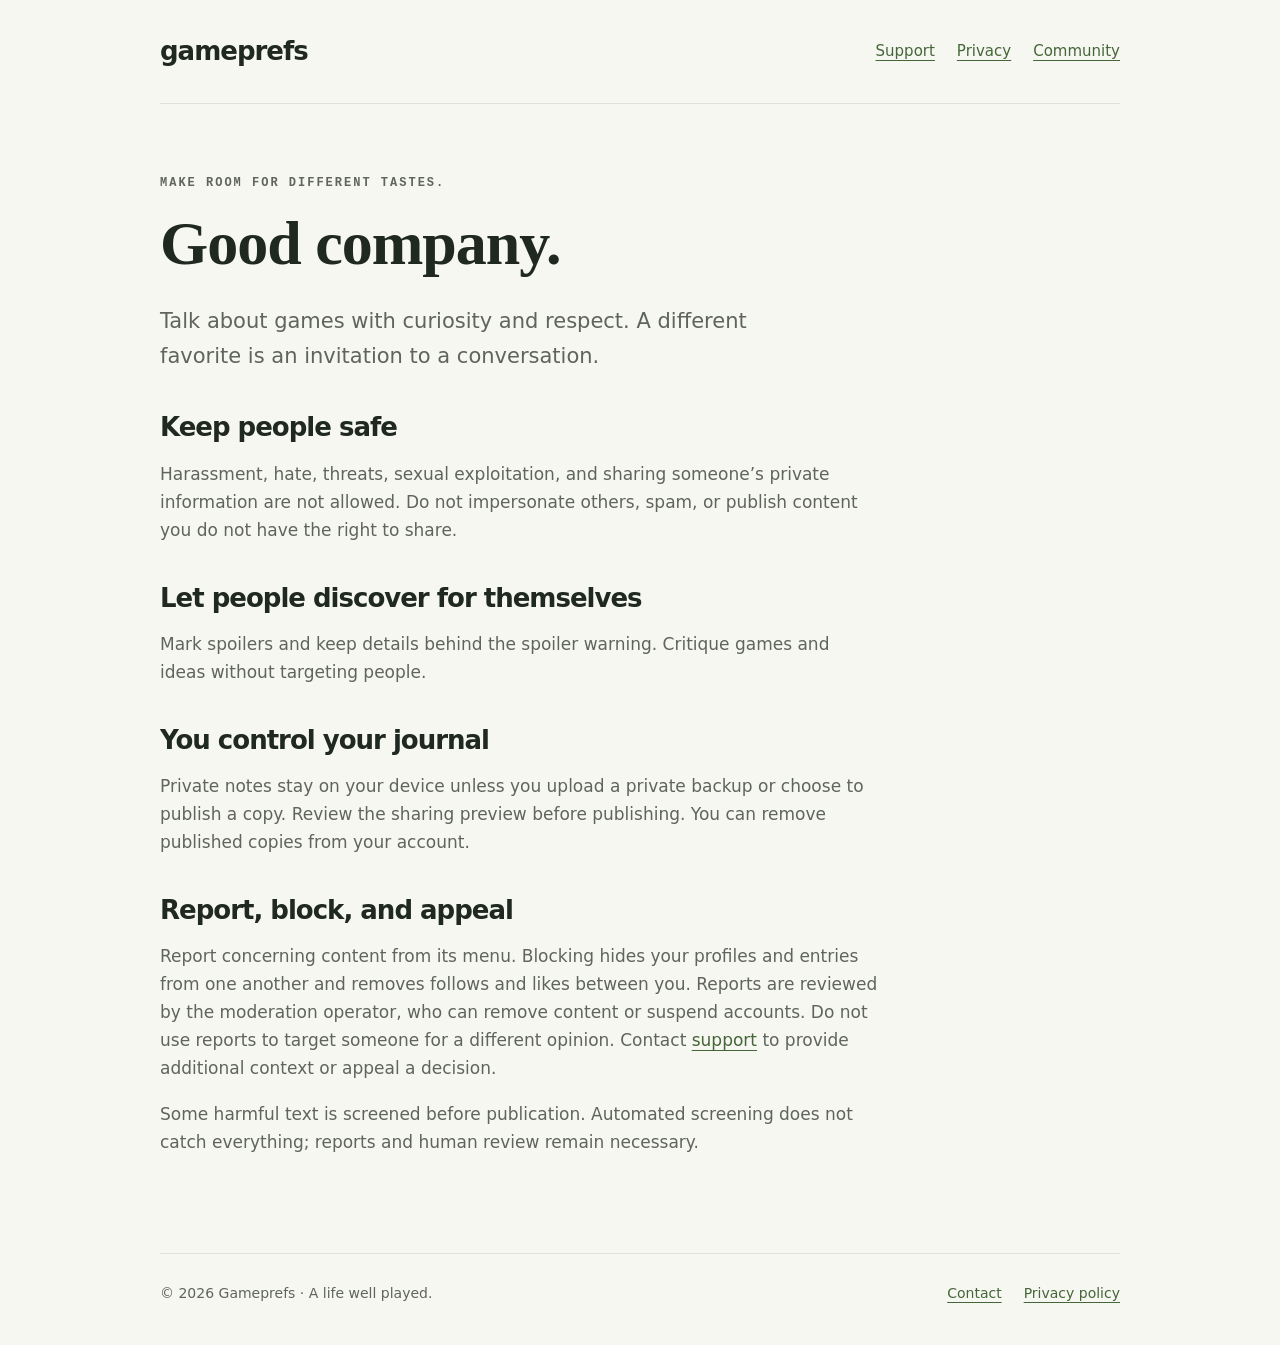
==== community.html @ dfc7f8ad "Publish approved Gameprefs information pages" ====
<!doctype html><html lang="en"><head><meta charset="utf-8"><meta name="viewport" content="width=device-width, initial-scale=1"><meta name="description" content="Gameprefs: a private game journal, personal rankings, and recommendations from friends."><title>Community guidelines — Gameprefs</title><link rel="stylesheet" href="styles.css"></head><body><header><a class="brand" href="index.html">gameprefs</a><nav aria-label="Main"><a href="support.html">Support</a><a href="privacy.html">Privacy</a><a href="community.html">Community</a></nav></header><main><article class="prose"><div class="eyebrow">Make room for different tastes.</div><h1>Good company.</h1><p class="lede">Talk about games with curiosity and respect. A different favorite is an invitation to a conversation.</p><h2>Keep people safe</h2><p>Harassment, hate, threats, sexual exploitation, and sharing someone’s private information are not allowed. Do not impersonate others, spam, or publish content you do not have the right to share.</p><h2>Let people discover for themselves</h2><p>Mark spoilers and keep details behind the spoiler warning. Critique games and ideas without targeting people.</p><h2>You control your journal</h2><p>Private notes stay on your device unless you upload a private backup or choose to publish a copy. Review the sharing preview before publishing. You can remove published copies from your account.</p><h2>Report, block, and appeal</h2><p>Report concerning content from its menu. Blocking hides your profiles and entries from one another and removes follows and likes between you. Reports are reviewed by the moderation operator, who can remove content or suspend accounts. Do not use reports to target someone for a different opinion. Contact <a href="support.html">support</a> to provide additional context or appeal a decision.</p><p>Some harmful text is screened before publication. Automated screening does not catch everything; reports and human review remain necessary.</p></article></main><footer><span>© 2026 Gameprefs · A life well played.</span><nav aria-label="Footer"><a href="support.html">Contact</a><a href="privacy.html">Privacy policy</a></nav></footer></body></html>
---- styles.css ----
:root{color-scheme:light dark;--paper:#f7f7f2;--ink:#202822;--muted:#5f645e;--card:#fff;--line:#dfe3da;--lime:#dbef9d;--accent:#456639}*{box-sizing:border-box}body{margin:0;background:var(--paper);color:var(--ink);font:17px/1.65 system-ui,-apple-system,BlinkMacSystemFont,sans-serif}a{color:var(--accent);text-underline-offset:4px}a:focus-visible,button:focus-visible{outline:3px solid var(--accent);outline-offset:5px}header,main,footer{width:min(960px,100% - 48px);margin:auto}header{display:flex;align-items:center;justify-content:space-between;gap:24px;padding:30px 0;border-bottom:1px solid var(--line)}.brand{font-size:26px;font-weight:750;letter-spacing:-1px;text-decoration:none;color:var(--ink)}nav{display:flex;flex-wrap:wrap;gap:22px;font-size:15px}main{padding:70px 0 80px}h1,h2{line-height:1.12;letter-spacing:-1px}h1{font:650 clamp(44px,7vw,78px)/1.05 Georgia,serif;max-width:750px;margin:18px 0 28px}h2{font-size:26px;margin:40px 0 14px}.eyebrow{font:600 12px/1.6 ui-monospace,monospace;text-transform:uppercase;letter-spacing:2px;color:var(--muted)}.lede{font-size:21px;color:var(--muted);max-width:640px}.pill{display:inline-block;background:var(--lime);color:#202822;border-radius:99px;padding:10px 18px;font-size:14px;font-weight:650}.grid{display:grid;grid-template-columns:repeat(3,1fr);gap:18px;margin-top:56px}.card{background:var(--card);border:1px solid var(--line);border-radius:24px;padding:26px}.card h2{font:600 27px Georgia,serif;margin:0 0 12px}.card p{font-size:16px;color:var(--muted);margin:0}.prose{max-width:720px}.prose h1{font-size:clamp(42px,6vw,62px)}.prose p,.prose li{color:var(--muted)}.prose strong{color:var(--ink)}.contact{margin-top:36px;padding:26px;border-radius:22px;background:var(--lime);color:#202822}.contact p,.contact a{color:#202822}.contact h2{margin:0 0 10px}.note{border-left:3px solid var(--accent);padding-left:18px}footer{display:flex;justify-content:space-between;flex-wrap:wrap;gap:20px;border-top:1px solid var(--line);padding:28px 0 40px;font-size:14px;color:var(--muted)}footer nav{font-size:14px}@media(max-width:650px){header{align-items:flex-start;flex-direction:column;gap:16px}main{padding-top:44px}.grid{grid-template-columns:1fr}nav{gap:16px}}@media(prefers-color-scheme:dark){:root{--paper:#101711;--ink:#f1f2ea;--muted:#b5b9b3;--card:#1c261e;--line:#344336;--accent:#c4e099}}
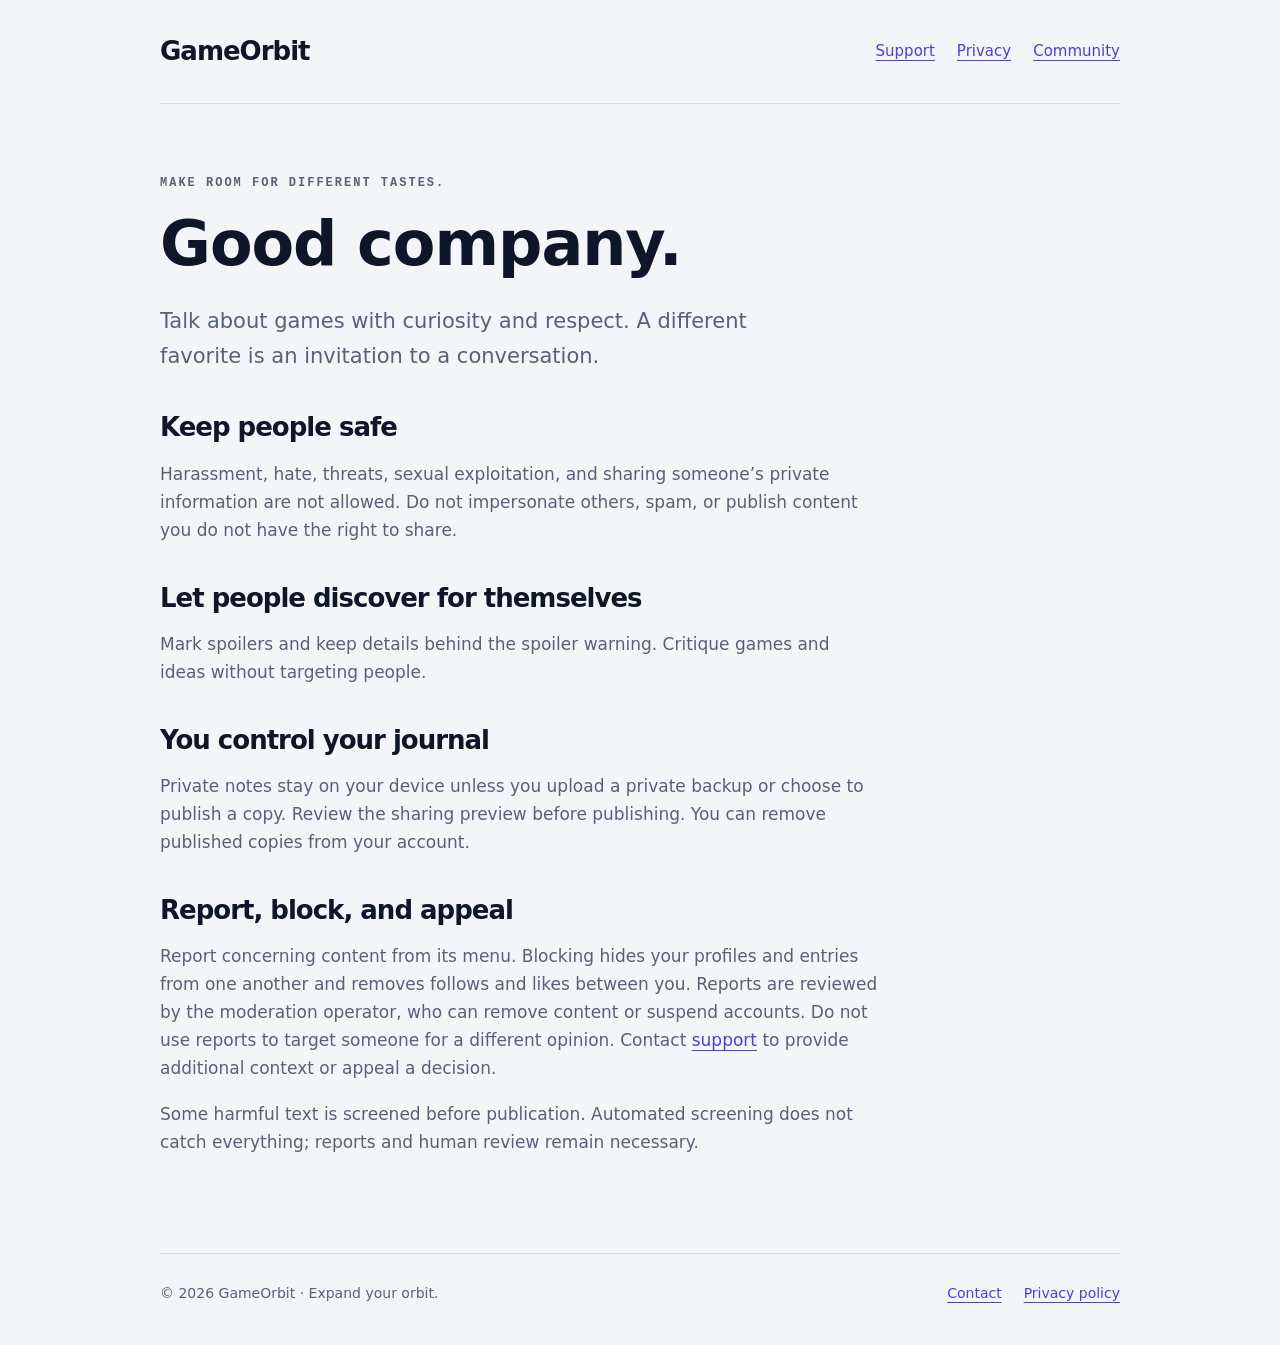
==== commit e9f70d90: "Publish GameOrbit branding" ====
--- a/community.html
+++ b/community.html
@@ -1 +1 @@
-<!doctype html><html lang="en"><head><meta charset="utf-8"><meta name="viewport" content="width=device-width, initial-scale=1"><meta name="description" content="Gameprefs: a private game journal, personal rankings, and recommendations from friends."><title>Community guidelines — Gameprefs</title><link rel="stylesheet" href="styles.css"></head><body><header><a class="brand" href="index.html">gameprefs</a><nav aria-label="Main"><a href="support.html">Support</a><a href="privacy.html">Privacy</a><a href="community.html">Community</a></nav></header><main><article class="prose"><div class="eyebrow">Make room for different tastes.</div><h1>Good company.</h1><p class="lede">Talk about games with curiosity and respect. A different favorite is an invitation to a conversation.</p><h2>Keep people safe</h2><p>Harassment, hate, threats, sexual exploitation, and sharing someone’s private information are not allowed. Do not impersonate others, spam, or publish content you do not have the right to share.</p><h2>Let people discover for themselves</h2><p>Mark spoilers and keep details behind the spoiler warning. Critique games and ideas without targeting people.</p><h2>You control your journal</h2><p>Private notes stay on your device unless you upload a private backup or choose to publish a copy. Review the sharing preview before publishing. You can remove published copies from your account.</p><h2>Report, block, and appeal</h2><p>Report concerning content from its menu. Blocking hides your profiles and entries from one another and removes follows and likes between you. Reports are reviewed by the moderation operator, who can remove content or suspend accounts. Do not use reports to target someone for a different opinion. Contact <a href="support.html">support</a> to provide additional context or appeal a decision.</p><p>Some harmful text is screened before publication. Automated screening does not catch everything; reports and human review remain necessary.</p></article></main><footer><span>© 2026 Gameprefs · A life well played.</span><nav aria-label="Footer"><a href="support.html">Contact</a><a href="privacy.html">Privacy policy</a></nav></footer></body></html>
+<!doctype html><html lang="en"><head><meta charset="utf-8"><meta name="viewport" content="width=device-width, initial-scale=1"><meta name="description" content="GameOrbit: a private game journal, personal rankings, and recommendations from friends."><title>Community guidelines — GameOrbit</title><link rel="stylesheet" href="styles.css"></head><body><header><a class="brand" href="index.html">GameOrbit</a><nav aria-label="Main"><a href="support.html">Support</a><a href="privacy.html">Privacy</a><a href="community.html">Community</a></nav></header><main><article class="prose"><div class="eyebrow">Make room for different tastes.</div><h1>Good company.</h1><p class="lede">Talk about games with curiosity and respect. A different favorite is an invitation to a conversation.</p><h2>Keep people safe</h2><p>Harassment, hate, threats, sexual exploitation, and sharing someone’s private information are not allowed. Do not impersonate others, spam, or publish content you do not have the right to share.</p><h2>Let people discover for themselves</h2><p>Mark spoilers and keep details behind the spoiler warning. Critique games and ideas without targeting people.</p><h2>You control your journal</h2><p>Private notes stay on your device unless you upload a private backup or choose to publish a copy. Review the sharing preview before publishing. You can remove published copies from your account.</p><h2>Report, block, and appeal</h2><p>Report concerning content from its menu. Blocking hides your profiles and entries from one another and removes follows and likes between you. Reports are reviewed by the moderation operator, who can remove content or suspend accounts. Do not use reports to target someone for a different opinion. Contact <a href="support.html">support</a> to provide additional context or appeal a decision.</p><p>Some harmful text is screened before publication. Automated screening does not catch everything; reports and human review remain necessary.</p></article></main><footer><span>© 2026 GameOrbit · Expand your orbit.</span><nav aria-label="Footer"><a href="support.html">Contact</a><a href="privacy.html">Privacy policy</a></nav></footer></body></html>
--- a/styles.css
+++ b/styles.css
@@ -1 +1 @@
-:root{color-scheme:light dark;--paper:#f7f7f2;--ink:#202822;--muted:#5f645e;--card:#fff;--line:#dfe3da;--lime:#dbef9d;--accent:#456639}*{box-sizing:border-box}body{margin:0;background:var(--paper);color:var(--ink);font:17px/1.65 system-ui,-apple-system,BlinkMacSystemFont,sans-serif}a{color:var(--accent);text-underline-offset:4px}a:focus-visible,button:focus-visible{outline:3px solid var(--accent);outline-offset:5px}header,main,footer{width:min(960px,100% - 48px);margin:auto}header{display:flex;align-items:center;justify-content:space-between;gap:24px;padding:30px 0;border-bottom:1px solid var(--line)}.brand{font-size:26px;font-weight:750;letter-spacing:-1px;text-decoration:none;color:var(--ink)}nav{display:flex;flex-wrap:wrap;gap:22px;font-size:15px}main{padding:70px 0 80px}h1,h2{line-height:1.12;letter-spacing:-1px}h1{font:650 clamp(44px,7vw,78px)/1.05 Georgia,serif;max-width:750px;margin:18px 0 28px}h2{font-size:26px;margin:40px 0 14px}.eyebrow{font:600 12px/1.6 ui-monospace,monospace;text-transform:uppercase;letter-spacing:2px;color:var(--muted)}.lede{font-size:21px;color:var(--muted);max-width:640px}.pill{display:inline-block;background:var(--lime);color:#202822;border-radius:99px;padding:10px 18px;font-size:14px;font-weight:650}.grid{display:grid;grid-template-columns:repeat(3,1fr);gap:18px;margin-top:56px}.card{background:var(--card);border:1px solid var(--line);border-radius:24px;padding:26px}.card h2{font:600 27px Georgia,serif;margin:0 0 12px}.card p{font-size:16px;color:var(--muted);margin:0}.prose{max-width:720px}.prose h1{font-size:clamp(42px,6vw,62px)}.prose p,.prose li{color:var(--muted)}.prose strong{color:var(--ink)}.contact{margin-top:36px;padding:26px;border-radius:22px;background:var(--lime);color:#202822}.contact p,.contact a{color:#202822}.contact h2{margin:0 0 10px}.note{border-left:3px solid var(--accent);padding-left:18px}footer{display:flex;justify-content:space-between;flex-wrap:wrap;gap:20px;border-top:1px solid var(--line);padding:28px 0 40px;font-size:14px;color:var(--muted)}footer nav{font-size:14px}@media(max-width:650px){header{align-items:flex-start;flex-direction:column;gap:16px}main{padding-top:44px}.grid{grid-template-columns:1fr}nav{gap:16px}}@media(prefers-color-scheme:dark){:root{--paper:#101711;--ink:#f1f2ea;--muted:#b5b9b3;--card:#1c261e;--line:#344336;--accent:#c4e099}}
+:root{color-scheme:light dark;--paper:#f4f5f8;--ink:#10162a;--muted:#586178;--card:#fff;--line:#d6dbe6;--lime:#e6e4fb;--accent:#4b40d0}*{box-sizing:border-box}body{margin:0;background:var(--paper);color:var(--ink);font:17px/1.65 system-ui,-apple-system,BlinkMacSystemFont,sans-serif}a{color:var(--accent);text-underline-offset:4px}a:focus-visible,button:focus-visible{outline:3px solid var(--accent);outline-offset:5px}header,main,footer{width:min(960px,100% - 48px);margin:auto}header{display:flex;align-items:center;justify-content:space-between;gap:24px;padding:30px 0;border-bottom:1px solid var(--line)}.brand{font-size:26px;font-weight:750;letter-spacing:-1px;text-decoration:none;color:var(--ink)}nav{display:flex;flex-wrap:wrap;gap:22px;font-size:15px}main{padding:70px 0 80px}h1,h2{line-height:1.12;letter-spacing:-1px}h1{font:650 clamp(44px,7vw,78px)/1.05 system-ui,-apple-system,sans-serif;max-width:750px;margin:18px 0 28px}h2{font-size:26px;margin:40px 0 14px}.eyebrow{font:600 12px/1.6 ui-monospace,monospace;text-transform:uppercase;letter-spacing:2px;color:var(--muted)}.lede{font-size:21px;color:var(--muted);max-width:640px}.pill{display:inline-block;background:var(--lime);color:#10162a;border-radius:99px;padding:10px 18px;font-size:14px;font-weight:650}.grid{display:grid;grid-template-columns:repeat(3,1fr);gap:18px;margin-top:56px}.card{background:var(--card);border:1px solid var(--line);border-radius:24px;padding:26px}.card h2{font:600 27px system-ui,-apple-system,sans-serif;margin:0 0 12px}.card p{font-size:16px;color:var(--muted);margin:0}.prose{max-width:720px}.prose h1{font-size:clamp(42px,6vw,62px)}.prose p,.prose li{color:var(--muted)}.prose strong{color:var(--ink)}.contact{margin-top:36px;padding:26px;border-radius:22px;background:var(--lime);color:#10162a}.contact p,.contact a{color:#10162a}.contact h2{margin:0 0 10px}.note{border-left:3px solid var(--accent);padding-left:18px}footer{display:flex;justify-content:space-between;flex-wrap:wrap;gap:20px;border-top:1px solid var(--line);padding:28px 0 40px;font-size:14px;color:var(--muted)}footer nav{font-size:14px}@media(max-width:650px){header{align-items:flex-start;flex-direction:column;gap:16px}main{padding-top:44px}.grid{grid-template-columns:1fr}nav{gap:16px}}@media(prefers-color-scheme:dark){:root{--paper:#0a0f1e;--ink:#eef1f8;--muted:#a2aac0;--card:#141a2d;--line:#2a3350;--accent:#a39cff}}
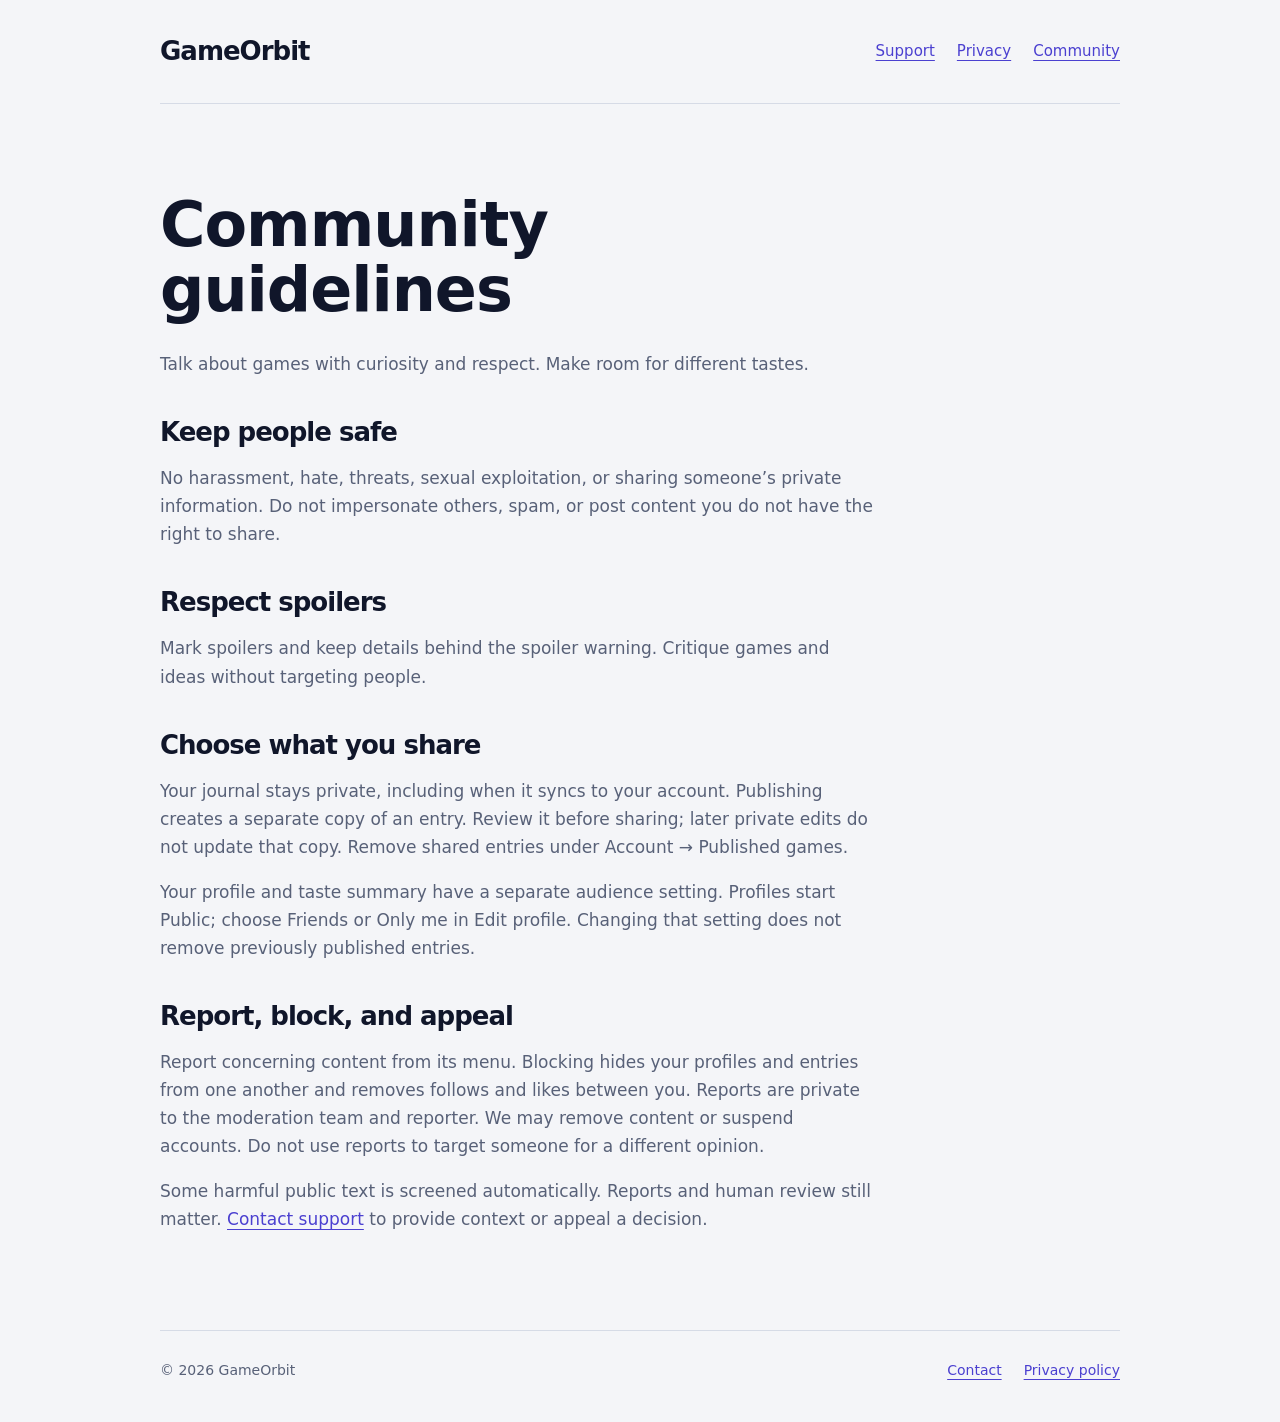
==== commit 1806b39c: "Align GameOrbit messaging and current privacy disclosures" ====
--- a/community.html
+++ b/community.html
@@ -1 +1,36 @@
-<!doctype html><html lang="en"><head><meta charset="utf-8"><meta name="viewport" content="width=device-width, initial-scale=1"><meta name="description" content="GameOrbit: a private game journal, personal rankings, and recommendations from friends."><title>Community guidelines — GameOrbit</title><link rel="stylesheet" href="styles.css"></head><body><header><a class="brand" href="index.html">GameOrbit</a><nav aria-label="Main"><a href="support.html">Support</a><a href="privacy.html">Privacy</a><a href="community.html">Community</a></nav></header><main><article class="prose"><div class="eyebrow">Make room for different tastes.</div><h1>Good company.</h1><p class="lede">Talk about games with curiosity and respect. A different favorite is an invitation to a conversation.</p><h2>Keep people safe</h2><p>Harassment, hate, threats, sexual exploitation, and sharing someone’s private information are not allowed. Do not impersonate others, spam, or publish content you do not have the right to share.</p><h2>Let people discover for themselves</h2><p>Mark spoilers and keep details behind the spoiler warning. Critique games and ideas without targeting people.</p><h2>You control your journal</h2><p>Private notes stay on your device unless you upload a private backup or choose to publish a copy. Review the sharing preview before publishing. You can remove published copies from your account.</p><h2>Report, block, and appeal</h2><p>Report concerning content from its menu. Blocking hides your profiles and entries from one another and removes follows and likes between you. Reports are reviewed by the moderation operator, who can remove content or suspend accounts. Do not use reports to target someone for a different opinion. Contact <a href="support.html">support</a> to provide additional context or appeal a decision.</p><p>Some harmful text is screened before publication. Automated screening does not catch everything; reports and human review remain necessary.</p></article></main><footer><span>© 2026 GameOrbit · Expand your orbit.</span><nav aria-label="Footer"><a href="support.html">Contact</a><a href="privacy.html">Privacy policy</a></nav></footer></body></html>
+<!doctype html>
+<html lang="en">
+<head>
+<meta charset="utf-8">
+<meta name="viewport" content="width=device-width, initial-scale=1">
+<meta name="description" content="A few simple rules for sharing games and treating other players with respect.">
+<title>Community guidelines — GameOrbit</title>
+<link rel="canonical" href="https://kcarter787.github.io/GameOrbit-site/community.html">
+<meta property="og:type" content="website">
+<meta property="og:title" content="Community guidelines — GameOrbit">
+<meta property="og:description" content="A few simple rules for sharing games and treating other players with respect.">
+<meta property="og:url" content="https://kcarter787.github.io/GameOrbit-site/community.html">
+<meta name="twitter:card" content="summary">
+<link rel="stylesheet" href="styles.css">
+</head>
+<body>
+<header><a class="brand" href="index.html">GameOrbit</a><nav aria-label="Main"><a href="support.html">Support</a><a href="privacy.html">Privacy</a><a href="community.html">Community</a></nav></header>
+<main>
+<article class="prose">
+<h1>Community guidelines</h1>
+<p>Talk about games with curiosity and respect. Make room for different tastes.</p>
+<h2>Keep people safe</h2>
+<p>No harassment, hate, threats, sexual exploitation, or sharing someone’s private information. Do not impersonate others, spam, or post content you do not have the right to share.</p>
+<h2>Respect spoilers</h2>
+<p>Mark spoilers and keep details behind the spoiler warning. Critique games and ideas without targeting people.</p>
+<h2>Choose what you share</h2>
+<p>Your journal stays private, including when it syncs to your account. Publishing creates a separate copy of an entry. Review it before sharing; later private edits do not update that copy. Remove shared entries under Account → Published games.</p>
+<p>Your profile and taste summary have a separate audience setting. Profiles start Public; choose Friends or Only me in Edit profile. Changing that setting does not remove previously published entries.</p>
+<h2>Report, block, and appeal</h2>
+<p>Report concerning content from its menu. Blocking hides your profiles and entries from one another and removes follows and likes between you. Reports are private to the moderation team and reporter. We may remove content or suspend accounts. Do not use reports to target someone for a different opinion.</p>
+<p>Some harmful public text is screened automatically. Reports and human review still matter. <a href="support.html">Contact support</a> to provide context or appeal a decision.</p>
+</article>
+</main>
+<footer><span>© 2026 GameOrbit</span><nav aria-label="Footer"><a href="support.html">Contact</a><a href="privacy.html">Privacy policy</a></nav></footer>
+</body>
+</html>
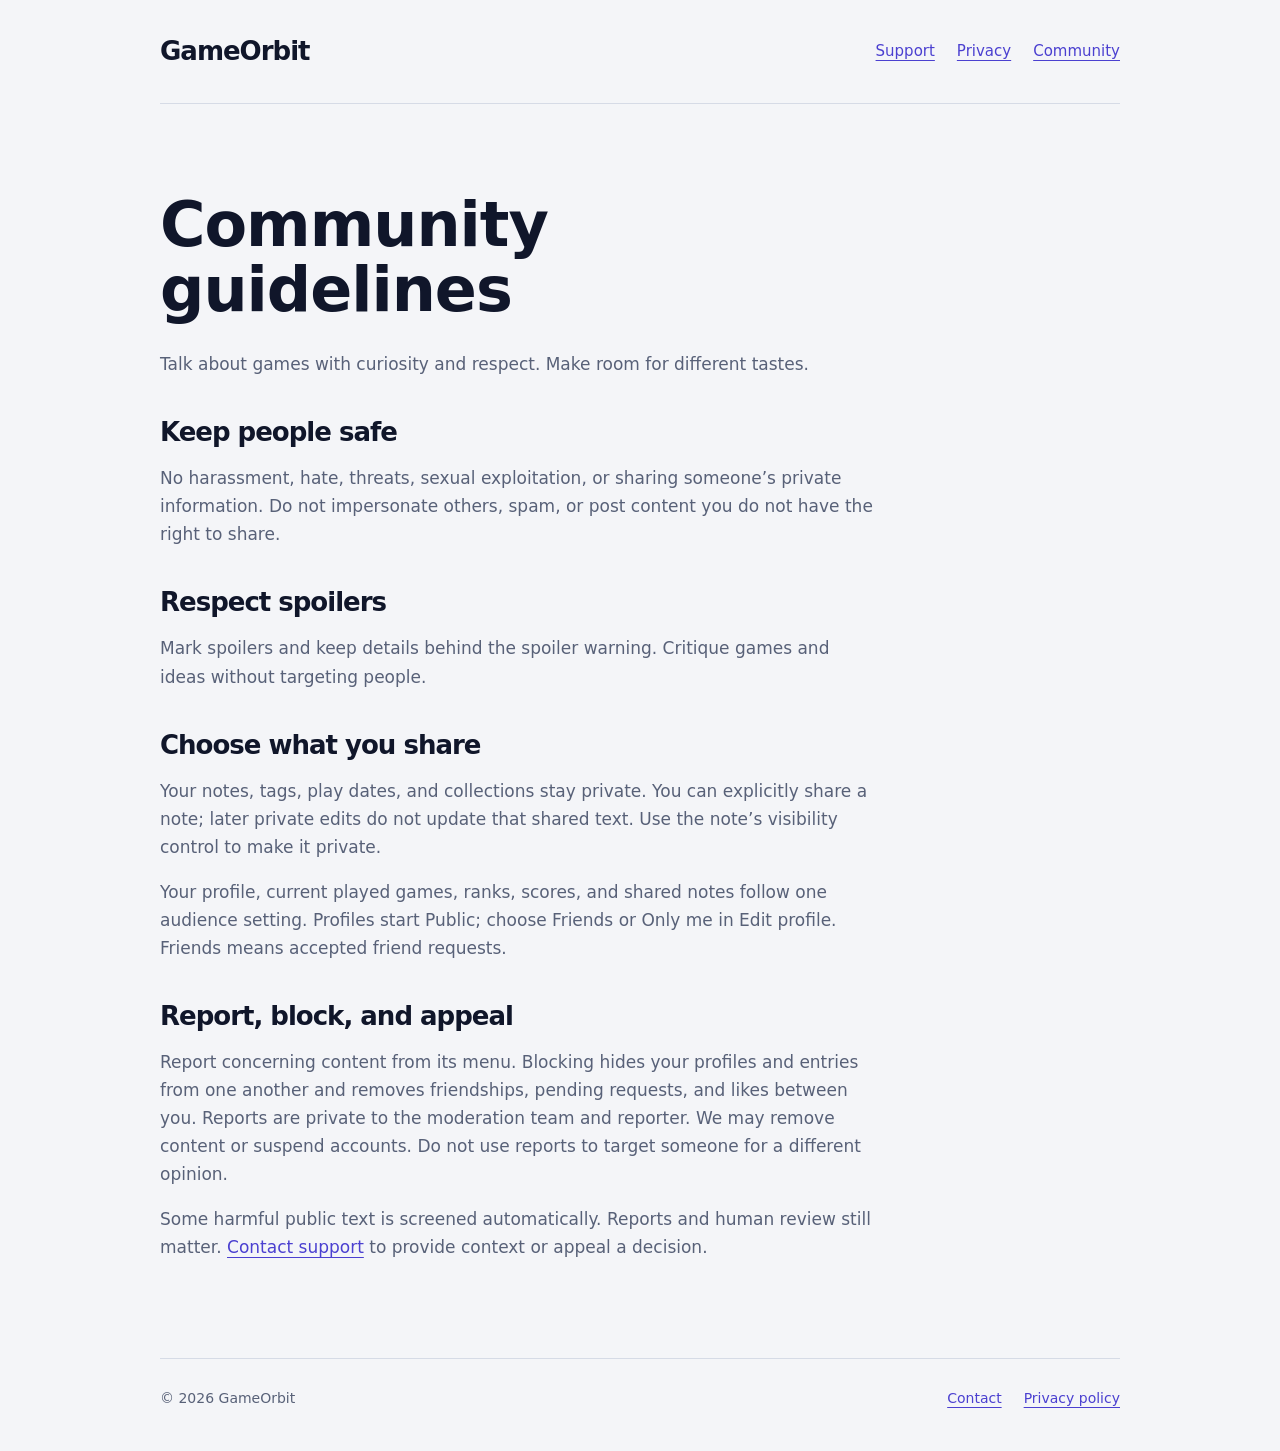
==== commit 54642ca3: "Align account help and privacy with required sign-in and mutual friends" ====
--- a/community.html
+++ b/community.html
@@ -24,10 +24,10 @@
 <h2>Respect spoilers</h2>
 <p>Mark spoilers and keep details behind the spoiler warning. Critique games and ideas without targeting people.</p>
 <h2>Choose what you share</h2>
-<p>Your journal stays private, including when it syncs to your account. Publishing creates a separate copy of an entry. Review it before sharing; later private edits do not update that copy. Remove shared entries under Account → Published games.</p>
-<p>Your profile and taste summary have a separate audience setting. Profiles start Public; choose Friends or Only me in Edit profile. Changing that setting does not remove previously published entries.</p>
+<p>Your notes, tags, play dates, and collections stay private. You can explicitly share a note; later private edits do not update that shared text. Use the note’s visibility control to make it private.</p>
+<p>Your profile, current played games, ranks, scores, and shared notes follow one audience setting. Profiles start Public; choose Friends or Only me in Edit profile. Friends means accepted friend requests.</p>
 <h2>Report, block, and appeal</h2>
-<p>Report concerning content from its menu. Blocking hides your profiles and entries from one another and removes follows and likes between you. Reports are private to the moderation team and reporter. We may remove content or suspend accounts. Do not use reports to target someone for a different opinion.</p>
+<p>Report concerning content from its menu. Blocking hides your profiles and entries from one another and removes friendships, pending requests, and likes between you. Reports are private to the moderation team and reporter. We may remove content or suspend accounts. Do not use reports to target someone for a different opinion.</p>
 <p>Some harmful public text is screened automatically. Reports and human review still matter. <a href="support.html">Contact support</a> to provide context or appeal a decision.</p>
 </article>
 </main>
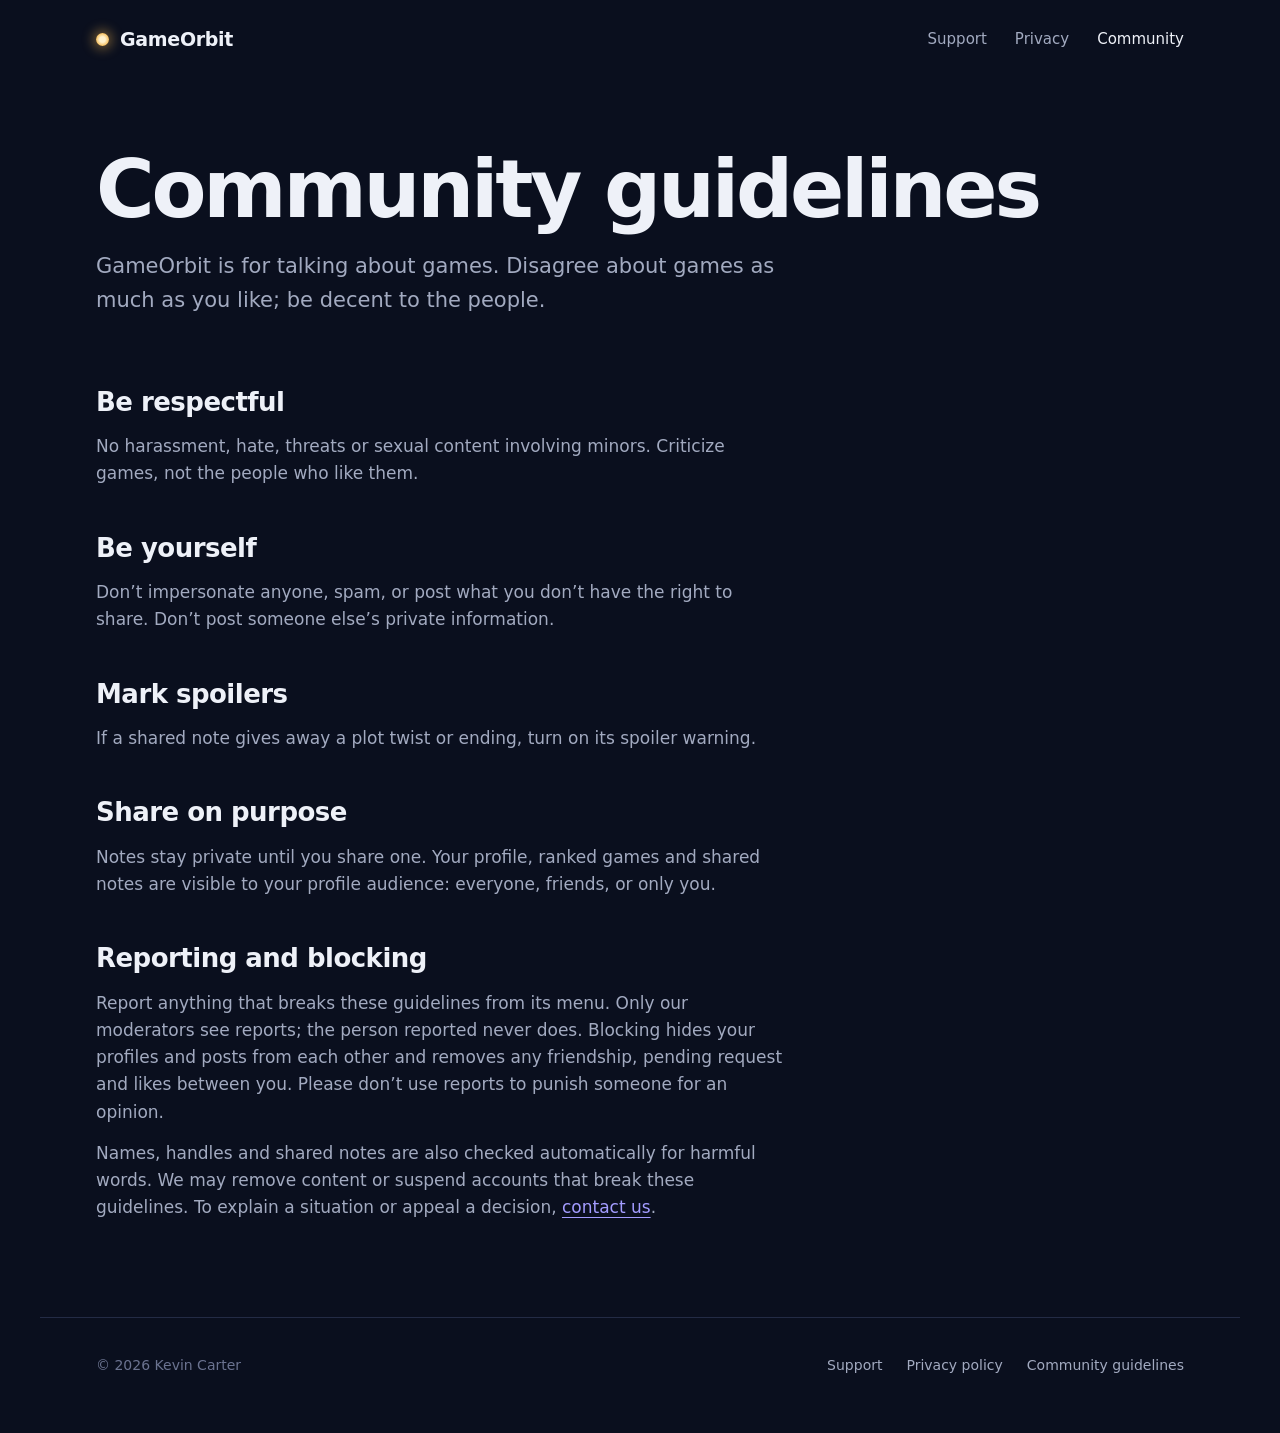
==== commit 7d5d0ace: "Rewrite GameOrbit site copy and design, and link the TestFlight beta New home page with an orbit her" ====
--- a/community.html
+++ b/community.html
@@ -3,34 +3,44 @@
 <head>
 <meta charset="utf-8">
 <meta name="viewport" content="width=device-width, initial-scale=1">
-<meta name="description" content="A few simple rules for sharing games and treating other players with respect.">
+<meta name="color-scheme" content="dark">
+<meta name="theme-color" content="#0a0f1e">
+<meta name="description" content="How to share games on GameOrbit and treat other players well.">
 <title>Community guidelines — GameOrbit</title>
 <link rel="canonical" href="https://kcarter787.github.io/GameOrbit-site/community.html">
 <meta property="og:type" content="website">
 <meta property="og:title" content="Community guidelines — GameOrbit">
-<meta property="og:description" content="A few simple rules for sharing games and treating other players with respect.">
+<meta property="og:description" content="How to share games on GameOrbit and treat other players well.">
 <meta property="og:url" content="https://kcarter787.github.io/GameOrbit-site/community.html">
 <meta name="twitter:card" content="summary">
 <link rel="stylesheet" href="styles.css">
 </head>
 <body>
-<header><a class="brand" href="index.html">GameOrbit</a><nav aria-label="Main"><a href="support.html">Support</a><a href="privacy.html">Privacy</a><a href="community.html">Community</a></nav></header>
-<main>
-<article class="prose">
+<a class="skip" href="#main">Skip to content</a>
+<header class="bar"><a class="brand" href="index.html">GameOrbit</a><nav aria-label="Main"><a href="support.html">Support</a><a href="privacy.html">Privacy</a><a href="community.html" aria-current="page">Community</a></nav></header>
+<main id="main" class="page">
+<div class="page-head">
 <h1>Community guidelines</h1>
-<p>Talk about games with curiosity and respect. Make room for different tastes.</p>
-<h2>Keep people safe</h2>
-<p>No harassment, hate, threats, sexual exploitation, or sharing someone’s private information. Do not impersonate others, spam, or post content you do not have the right to share.</p>
-<h2>Respect spoilers</h2>
-<p>Mark spoilers and keep details behind the spoiler warning. Critique games and ideas without targeting people.</p>
-<h2>Choose what you share</h2>
-<p>Your notes, tags, play dates, and collections stay private. You can explicitly share a note; later private edits do not update that shared text. Use the note’s visibility control to make it private.</p>
-<p>Your profile, current played games, ranks, scores, and shared notes follow one audience setting. Profiles start Public; choose Friends or Only me in Edit profile. Friends means accepted friend requests.</p>
-<h2>Report, block, and appeal</h2>
-<p>Report concerning content from its menu. Blocking hides your profiles and entries from one another and removes friendships, pending requests, and likes between you. Reports are private to the moderation team and reporter. We may remove content or suspend accounts. Do not use reports to target someone for a different opinion.</p>
-<p>Some harmful public text is screened automatically. Reports and human review still matter. <a href="support.html">Contact support</a> to provide context or appeal a decision.</p>
+<p class="lede">GameOrbit is for talking about games. Disagree about games as much as you like; be decent to the people.</p>
+</div>
+<article class="prose spaced">
+<h2>Be respectful</h2>
+<p>No harassment, hate, threats or sexual content involving minors. Criticize games, not the people who like them.</p>
+
+<h2>Be yourself</h2>
+<p>Don’t impersonate anyone, spam, or post what you don’t have the right to share. Don’t post someone else’s private information.</p>
+
+<h2>Mark spoilers</h2>
+<p>If a shared note gives away a plot twist or ending, turn on its spoiler warning.</p>
+
+<h2>Share on purpose</h2>
+<p>Notes stay private until you share one. Your profile, ranked games and shared notes are visible to your profile audience: everyone, friends, or only you.</p>
+
+<h2>Reporting and blocking</h2>
+<p>Report anything that breaks these guidelines from its menu. Only our moderators see reports; the person reported never does. Blocking hides your profiles and posts from each other and removes any friendship, pending request and likes between you. Please don’t use reports to punish someone for an opinion.</p>
+<p>Names, handles and shared notes are also checked automatically for harmful words. We may remove content or suspend accounts that break these guidelines. To explain a situation or appeal a decision, <a href="support.html#contact">contact us</a>.</p>
 </article>
 </main>
-<footer><span>© 2026 GameOrbit</span><nav aria-label="Footer"><a href="support.html">Contact</a><a href="privacy.html">Privacy policy</a></nav></footer>
+<footer><span>© 2026 Kevin Carter</span><nav aria-label="Footer"><a href="support.html">Support</a><a href="privacy.html">Privacy policy</a><a href="community.html">Community guidelines</a></nav></footer>
 </body>
 </html>
--- a/styles.css
+++ b/styles.css
@@ -1 +1,125 @@
-:root{color-scheme:light dark;--paper:#f4f5f8;--ink:#10162a;--muted:#586178;--card:#fff;--line:#d6dbe6;--lime:#e6e4fb;--accent:#4b40d0}*{box-sizing:border-box}body{margin:0;background:var(--paper);color:var(--ink);font:17px/1.65 system-ui,-apple-system,BlinkMacSystemFont,sans-serif}a{color:var(--accent);text-underline-offset:4px}a:focus-visible,button:focus-visible{outline:3px solid var(--accent);outline-offset:5px}header,main,footer{width:min(960px,100% - 48px);margin:auto}header{display:flex;align-items:center;justify-content:space-between;gap:24px;padding:30px 0;border-bottom:1px solid var(--line)}.brand{font-size:26px;font-weight:750;letter-spacing:-1px;text-decoration:none;color:var(--ink)}nav{display:flex;flex-wrap:wrap;gap:22px;font-size:15px}main{padding:70px 0 80px}h1,h2{line-height:1.12;letter-spacing:-1px}h1{font:650 clamp(44px,7vw,78px)/1.05 system-ui,-apple-system,sans-serif;max-width:750px;margin:18px 0 28px}h2{font-size:26px;margin:40px 0 14px}.eyebrow{font:600 12px/1.6 ui-monospace,monospace;text-transform:uppercase;letter-spacing:2px;color:var(--muted)}.lede{font-size:21px;color:var(--muted);max-width:640px}.pill{display:inline-block;background:var(--lime);color:#10162a;border-radius:99px;padding:10px 18px;font-size:14px;font-weight:650}.grid{display:grid;grid-template-columns:repeat(3,1fr);gap:18px;margin-top:56px}.card{background:var(--card);border:1px solid var(--line);border-radius:24px;padding:26px}.card h2{font:600 27px system-ui,-apple-system,sans-serif;margin:0 0 12px}.card p{font-size:16px;color:var(--muted);margin:0}.prose{max-width:720px}.prose h1{font-size:clamp(42px,6vw,62px)}.prose p,.prose li{color:var(--muted)}.prose strong{color:var(--ink)}.contact{margin-top:36px;padding:26px;border-radius:22px;background:var(--lime);color:#10162a}.contact p,.contact a{color:#10162a}.contact h2{margin:0 0 10px}.note{border-left:3px solid var(--accent);padding-left:18px}footer{display:flex;justify-content:space-between;flex-wrap:wrap;gap:20px;border-top:1px solid var(--line);padding:28px 0 40px;font-size:14px;color:var(--muted)}footer nav{font-size:14px}@media(max-width:650px){header{align-items:flex-start;flex-direction:column;gap:16px}main{padding-top:44px}.grid{grid-template-columns:1fr}nav{gap:16px}}@media(prefers-color-scheme:dark){:root{--paper:#0a0f1e;--ink:#eef1f8;--muted:#a2aac0;--card:#141a2d;--line:#2a3350;--accent:#a39cff}}
+/* GameOrbit site. Brand colors from the app's asset catalog: Space, SpaceText, SpaceSecondary,
+   Surface, Accent (dark), StarCore, StarCorona and the planet palette. Dark only, like the app. */
+:root{color-scheme:dark;--space:#0a0f1e;--surface:#141a2d;--raised:#1d2540;--text:#eef1f8;--muted:#a2aac0;--faint:#6b7390;--line:#232b45;--accent:#a39cff;--star:#fff1cc;--corona:#f6b94f;--gutter:clamp(20px,5vw,56px);--measure:64ch}
+*{box-sizing:border-box}
+html{background:var(--space);scroll-behavior:smooth}
+@media(prefers-reduced-motion:reduce){html{scroll-behavior:auto}}
+body{margin:0;background:var(--space);color:var(--text);font:17px/1.6 system-ui,-apple-system,BlinkMacSystemFont,"Segoe UI",sans-serif;-webkit-font-smoothing:antialiased;text-rendering:optimizeLegibility}
+a{color:var(--accent);text-decoration-thickness:1px;text-underline-offset:4px}
+a:hover{color:var(--text)}
+:focus-visible{outline:2px solid var(--accent);outline-offset:4px;border-radius:4px}
+h1,h2,h3{margin:0;font-weight:700;text-wrap:balance}
+p{margin:0}
+.skip{position:absolute;left:-999px}.skip:focus{left:var(--gutter);top:12px;z-index:10;background:var(--raised);padding:8px 14px}
+
+/* Header and footer */
+.bar{position:relative;z-index:2;display:flex;align-items:center;justify-content:space-between;gap:20px;padding:24px var(--gutter);max-width:1200px;margin:auto}
+.brand{display:inline-flex;align-items:center;gap:11px;color:var(--text);text-decoration:none;font-weight:700;font-size:19px;letter-spacing:-.3px}
+.brand::before{content:"";width:13px;height:13px;border-radius:50%;background:radial-gradient(circle at 50% 50%,var(--star) 30%,var(--corona) 75%);box-shadow:0 0 12px 3px rgba(246,185,79,.45)}
+.bar nav{display:flex;gap:clamp(16px,3vw,28px);font-size:15px}
+.bar nav a{color:var(--muted);text-decoration:none}
+.bar nav a:hover,.bar nav a[aria-current=page]{color:var(--text)}
+footer{max-width:1200px;margin:auto;padding:36px var(--gutter) 56px;display:flex;flex-wrap:wrap;gap:12px 28px;justify-content:space-between;font-size:14px;color:var(--faint);border-top:1px solid var(--line)}
+footer nav{display:flex;flex-wrap:wrap;gap:12px 24px}
+footer a{color:var(--muted);text-decoration:none}
+footer a:hover{color:var(--text)}
+
+/* Hero: the orbit is the page's one bold element */
+.hero{position:relative;min-height:min(680px,84vh);display:grid;align-items:center;margin-top:-80px;padding:120px var(--gutter) 64px;overflow:hidden}
+.hero canvas{position:absolute;inset:0;width:100%;height:100%;display:block}
+.hero-copy{position:relative;z-index:1;max-width:1200px;width:100%;margin:auto}
+.hero h1{font-size:clamp(52px,9vw,112px);line-height:.95;letter-spacing:-.045em;max-width:9ch}
+.hero .lede{margin-top:28px;font-size:clamp(18px,2.1vw,22px);line-height:1.5;color:var(--muted);max-width:30ch}
+.hero .availability{margin-top:28px;font-size:15px;color:var(--faint)}
+.hero .availability a{color:var(--muted)}
+
+/* The loop: three steps along one trajectory */
+.loop{--inset:clamp(36px,5vw,64px);max-width:1200px;margin:auto;padding:0 var(--gutter) 40px;position:relative}
+.step{display:grid;grid-template-columns:minmax(0,1fr) minmax(260px,320px);gap:clamp(32px,7vw,110px);align-items:center;padding:clamp(56px,8vw,96px) 0 clamp(56px,8vw,96px) var(--inset);position:relative}
+.step:first-child{padding-top:clamp(24px,4vw,48px)}
+.step::before{content:"";position:absolute;left:8px;top:0;bottom:0;width:1px;background:linear-gradient(var(--line),var(--line))}
+.step h2{position:relative}
+.step h2::after{content:"";position:absolute;left:calc(1px - var(--inset));top:.28em;width:15px;height:15px;border-radius:50%;background:radial-gradient(circle at 35% 35%,var(--planet-light),var(--planet) 60%,#05070e 100%);box-shadow:0 0 0 5px var(--space)}
+.step.rate{--planet:#ee7a57;--planet-light:#ffc3ad}
+.step.orbit{--planet:#5ccfe3;--planet-light:#c4f3fb}
+.step.discover{--planet:#9a7df5;--planet-light:#dcd0ff}
+.step h2{font-size:clamp(32px,4.4vw,54px);line-height:1.02;letter-spacing:-.035em;max-width:14ch}
+.step p{margin-top:22px;color:var(--muted);max-width:44ch;font-size:18px}
+.step p+p{margin-top:14px}
+.device{margin:0;justify-self:center;width:100%;max-width:300px;padding:9px;border-radius:44px;background:#1a2036;border:1px solid #2c3552;box-shadow:0 40px 90px -40px rgba(154,125,245,.45),inset 0 0 0 1px rgba(255,255,255,.04)}
+.device img{display:block;width:100%;height:auto;border-radius:35px}
+
+/* Friends and privacy: quiet and typographic */
+.coda{max-width:1200px;margin:auto;padding:clamp(40px,7vw,96px) var(--gutter) clamp(72px,10vw,128px);display:grid;grid-template-columns:repeat(2,minmax(0,1fr));gap:clamp(40px,7vw,96px)}
+.coda h2{font-size:clamp(26px,3vw,34px);letter-spacing:-.025em}
+.coda p{margin-top:14px;color:var(--muted);max-width:44ch}
+
+/* Long-form pages */
+.page{max-width:1200px;margin:auto;padding:clamp(32px,6vw,72px) var(--gutter) 96px}
+.page-head h1{font-size:clamp(44px,7vw,80px);line-height:1;letter-spacing:-.04em}
+.page-head .lede{margin-top:20px;font-size:clamp(18px,2vw,21px);color:var(--muted);max-width:52ch}
+.page-head .meta{margin-top:18px;color:var(--faint);font-size:15px}
+.with-toc{display:grid;grid-template-columns:220px minmax(0,1fr);gap:clamp(40px,6vw,88px);margin-top:clamp(40px,6vw,72px);align-items:start}
+.toc{position:sticky;top:28px;font-size:14px}
+.toc p{color:var(--faint);margin-bottom:10px}
+.toc ol{list-style:none;margin:0;padding:0;display:grid;gap:8px;border-left:1px solid var(--line)}
+.toc a{display:block;padding-left:14px;margin-left:-1px;border-left:1px solid transparent;color:var(--muted);text-decoration:none}
+.toc a:hover{color:var(--text);border-left-color:var(--accent)}
+.prose{max-width:var(--measure)}
+.prose>section+section{margin-top:56px}
+.prose h2{font-size:26px;letter-spacing:-.02em;scroll-margin-top:24px}
+.prose h3{font-size:18px;margin:28px 0 6px;letter-spacing:-.01em}
+.prose h2+p,.prose h2+ul,.prose h2+.table-wrap{margin-top:14px}
+.prose p,.prose li{color:var(--muted)}
+.prose p+p,.prose p+ul,.prose ul+p,.prose .table-wrap+p{margin-top:14px}
+.prose ul{margin:0;padding-left:20px;display:grid;gap:8px}
+.prose strong{color:var(--text);font-weight:600}
+.summary{margin-top:clamp(36px,5vw,56px);max-width:var(--measure);padding:28px 0;border-top:1px solid var(--line);border-bottom:1px solid var(--line)}
+.summary h2{font-size:20px;letter-spacing:-.01em}
+.summary ul{margin:16px 0 0;padding:0;list-style:none;display:grid;gap:12px}
+.summary li{color:var(--text);padding-left:26px;position:relative}
+.summary li::before{content:"";position:absolute;left:2px;top:.55em;width:9px;height:9px;border-radius:50%;background:radial-gradient(circle at 35% 35%,var(--star),var(--corona))}
+.table-wrap{overflow-x:auto}
+.table{width:100%;border-collapse:collapse;font-size:16px}
+.table th,.table td{text-align:left;vertical-align:top;padding:16px 16px 16px 0;border-top:1px solid var(--line)}
+.table tr:last-child th,.table tr:last-child td{border-bottom:1px solid var(--line)}
+.table th{color:var(--text);font-weight:600;width:28%}
+.table td{color:var(--muted)}
+.faq{margin-top:clamp(40px,6vw,64px);max-width:var(--measure)}
+.faq details{border-top:1px solid var(--line)}
+.faq details:last-of-type{border-bottom:1px solid var(--line)}
+.faq summary{cursor:pointer;list-style:none;display:flex;justify-content:space-between;gap:20px;padding:20px 0;font-size:18px;font-weight:600;letter-spacing:-.01em}
+.faq summary::-webkit-details-marker{display:none}
+.faq summary::after{content:"";flex:none;width:10px;height:10px;margin-top:8px;border-right:2px solid var(--faint);border-bottom:2px solid var(--faint);transform:rotate(45deg);transition:transform .2s}
+.faq details[open] summary::after{transform:rotate(-135deg);margin-top:12px}
+.faq details>div{padding:0 0 22px}
+.faq details p{color:var(--muted)}
+.faq details p+p{margin-top:12px}
+.faq-group{font-size:15px;color:var(--faint);font-weight:500;margin:44px 0 6px}
+.faq-group:first-child{margin-top:0}
+.contact{margin-top:56px;max-width:var(--measure)}
+.contact h2{font-size:26px;letter-spacing:-.02em}
+.contact p{margin-top:12px;color:var(--muted)}
+.contact .email{display:inline-block;margin-top:16px;font-size:clamp(20px,2.6vw,26px);font-weight:600;color:var(--text);text-decoration:none;border-bottom:1px solid var(--accent)}
+
+/* Invite */
+.invite{max-width:640px}
+.code{display:block;margin:10px 0 20px;font:700 clamp(40px,9vw,56px)/1 ui-monospace,SFMono-Regular,Menlo,monospace;letter-spacing:.18em;color:var(--star)}
+.actions{display:flex;flex-wrap:wrap;gap:12px;margin-bottom:10px}
+button,.button{display:inline-flex;align-items:center;min-height:48px;font:600 16px/1 system-ui,-apple-system,sans-serif;padding:0 22px;border-radius:14px;border:0;background:var(--accent);color:var(--space);text-decoration:none;cursor:pointer}
+.button.secondary{background:transparent;color:var(--text);border:1px solid #39426a}
+.button.secondary:hover{border-color:var(--accent)}
+#copied{min-height:1.6em;color:var(--muted);font-size:15px}
+
+@media(max-width:820px){
+  .bar{flex-wrap:wrap}
+  .hero{min-height:0;padding-top:340px;margin-top:-72px}
+  .hero canvas{height:420px;bottom:auto}
+  .step{grid-template-columns:1fr;gap:36px;padding-left:36px}
+  .device{justify-self:start;max-width:280px}
+  .coda{grid-template-columns:1fr}
+  .with-toc{grid-template-columns:1fr}
+  .toc{position:static}
+  .table th{width:36%}
+}
+.prose.spaced{margin-top:clamp(40px,6vw,64px)}.prose.spaced h2{margin-top:40px}.prose.spaced h2:first-child{margin-top:0}.prose.spaced h2+p{margin-top:10px}.invite h2{font-size:22px;margin-top:40px}.invite .prose{margin-top:18px}.invite .prose p+p{margin-top:12px}.invite .meta{margin-top:28px}
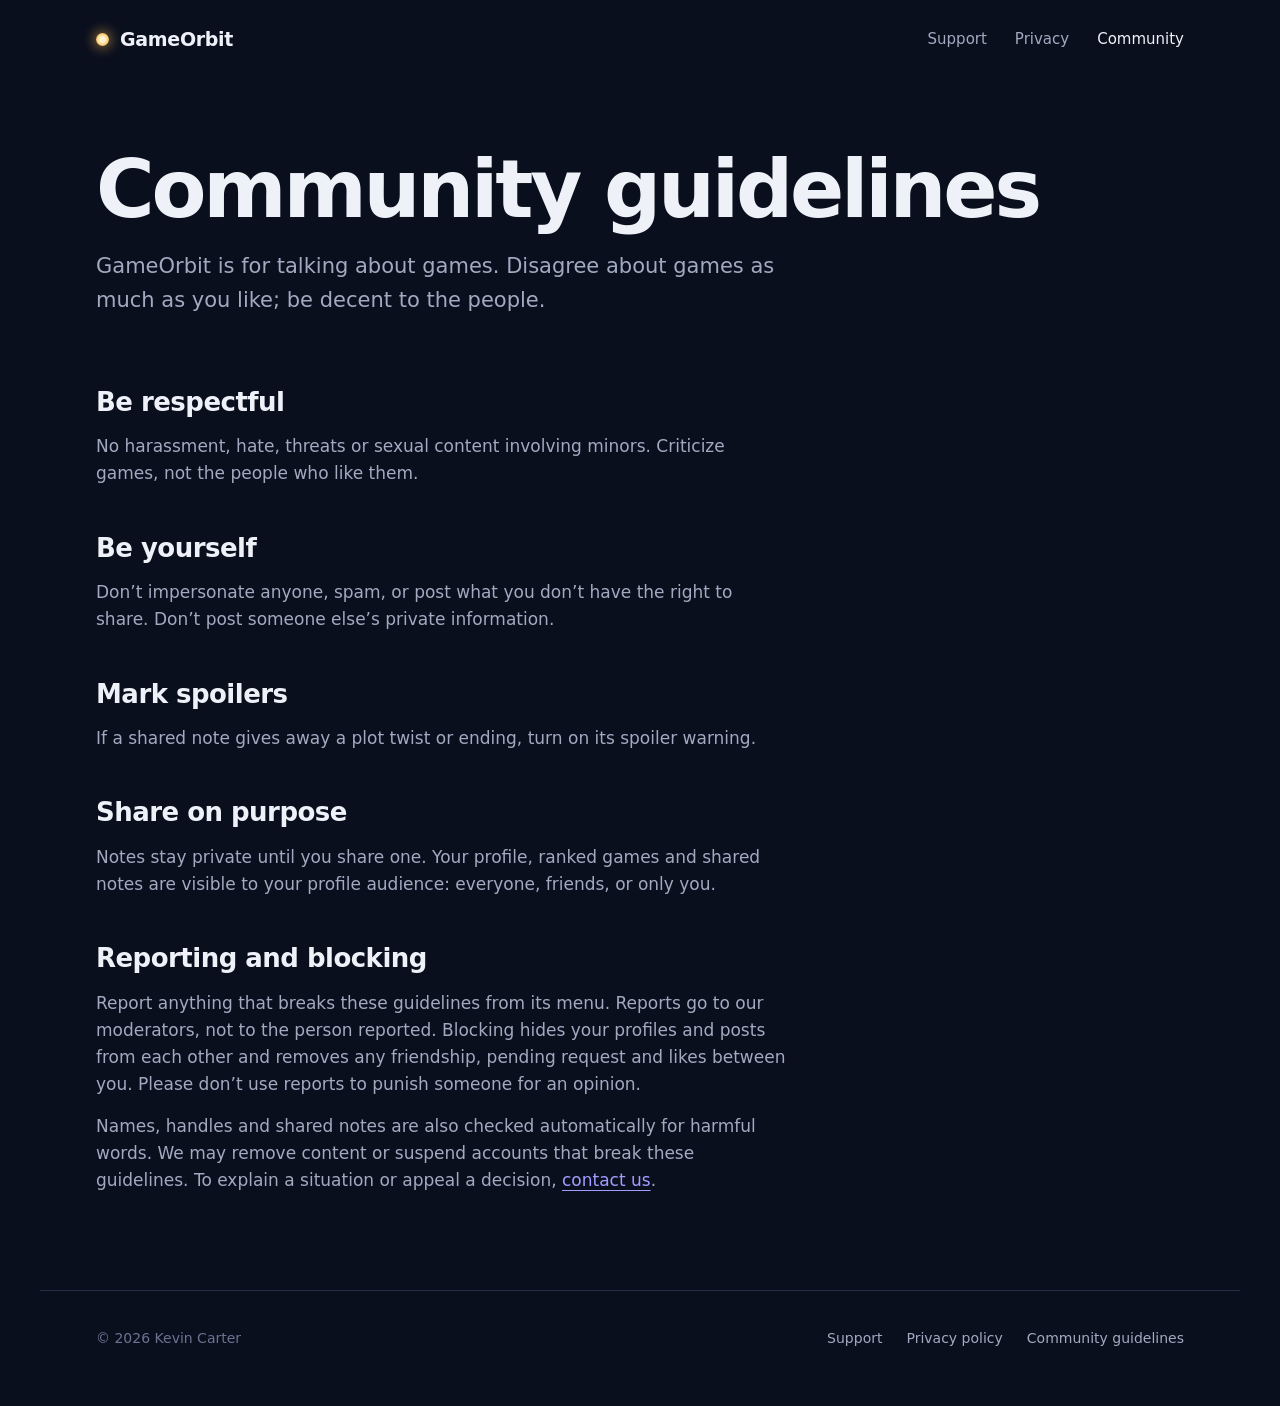
==== commit 876ebfdc: "Describe current privacy practices without future commitments Co-Authored-By: Claude Opus 5.5 <norep" ====
--- a/community.html
+++ b/community.html
@@ -37,7 +37,7 @@
 <p>Notes stay private until you share one. Your profile, ranked games and shared notes are visible to your profile audience: everyone, friends, or only you.</p>
 
 <h2>Reporting and blocking</h2>
-<p>Report anything that breaks these guidelines from its menu. Only our moderators see reports; the person reported never does. Blocking hides your profiles and posts from each other and removes any friendship, pending request and likes between you. Please don’t use reports to punish someone for an opinion.</p>
+<p>Report anything that breaks these guidelines from its menu. Reports go to our moderators, not to the person reported. Blocking hides your profiles and posts from each other and removes any friendship, pending request and likes between you. Please don’t use reports to punish someone for an opinion.</p>
 <p>Names, handles and shared notes are also checked automatically for harmful words. We may remove content or suspend accounts that break these guidelines. To explain a situation or appeal a decision, <a href="support.html#contact">contact us</a>.</p>
 </article>
 </main>
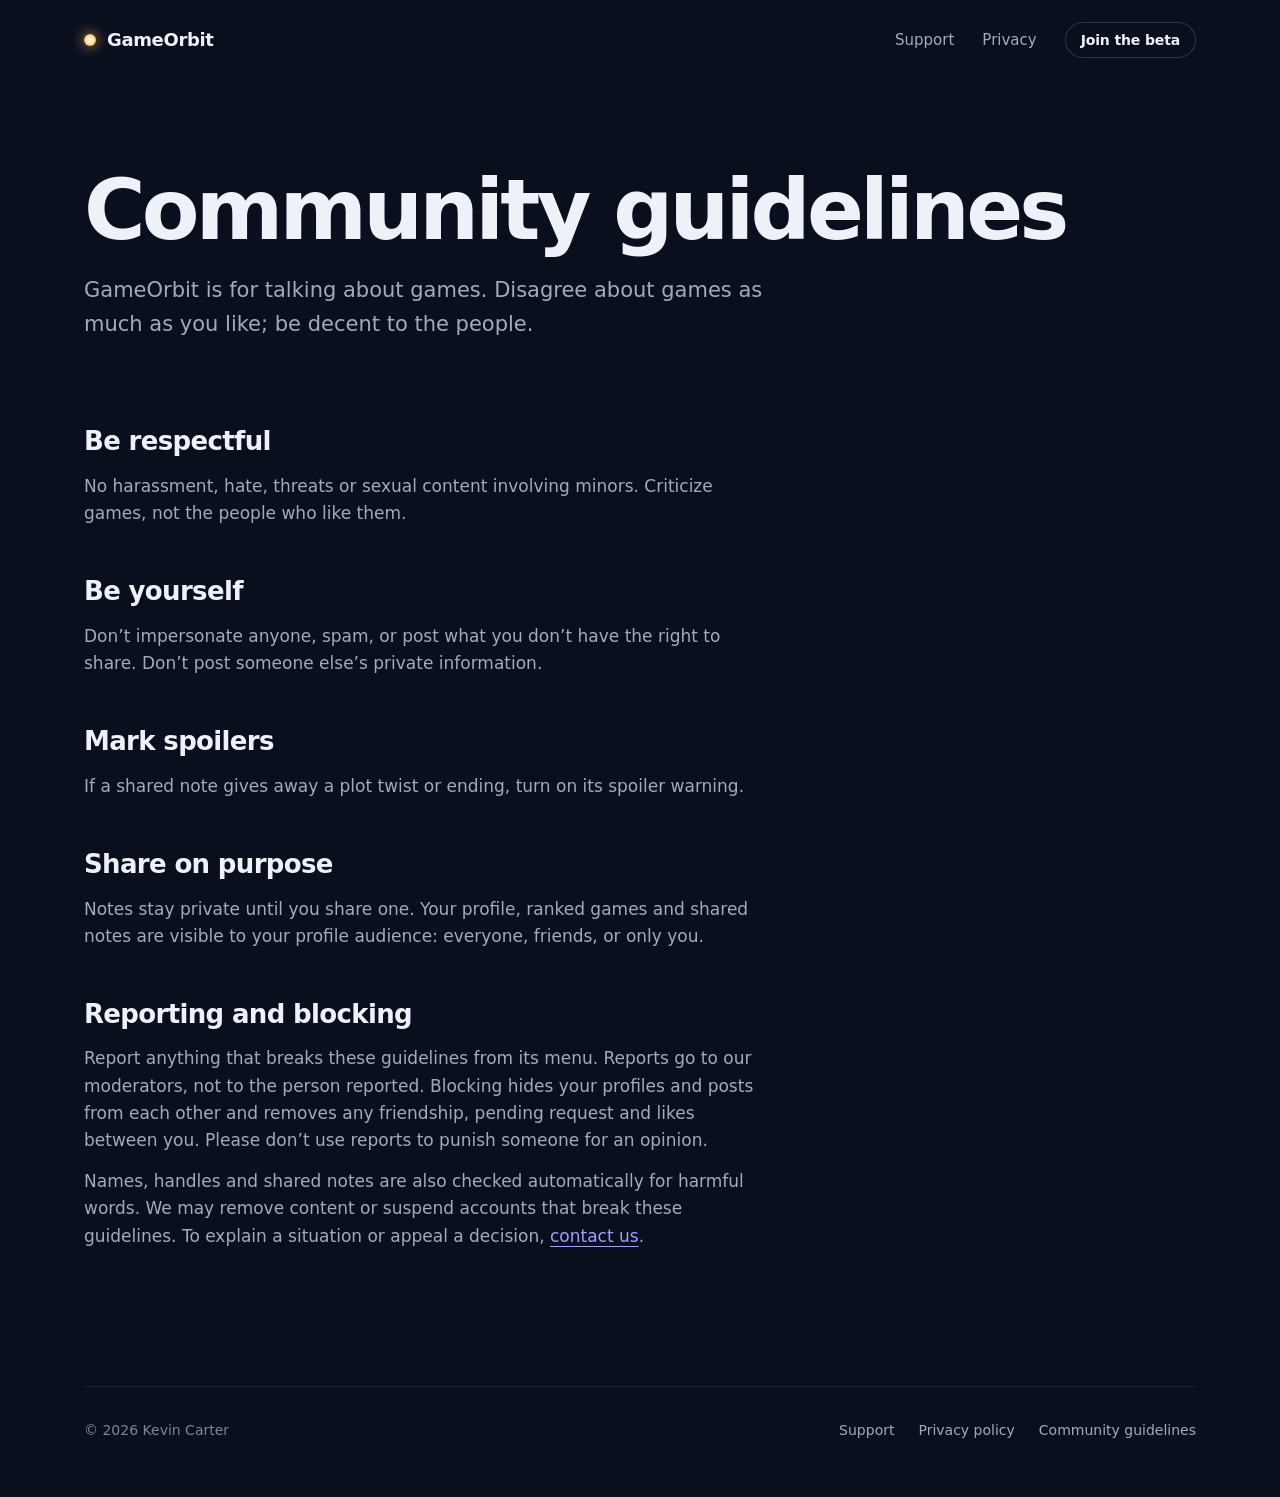
==== commit d23a861b: "Redesign the site around a tighter pitch New homepage: "Every game you've played becomes a world." T" ====
--- a/community.html
+++ b/community.html
@@ -12,12 +12,18 @@
 <meta property="og:title" content="Community guidelines — GameOrbit">
 <meta property="og:description" content="How to share games on GameOrbit and treat other players well.">
 <meta property="og:url" content="https://kcarter787.github.io/GameOrbit-site/community.html">
-<meta name="twitter:card" content="summary">
+<meta property="og:image" content="https://kcarter787.github.io/GameOrbit-site/images/og.jpg">
+<meta property="og:image:width" content="1200">
+<meta property="og:image:height" content="630">
+<meta property="og:image:alt" content="GameOrbit: a star with game worlds in orbit around it.">
+<meta name="twitter:card" content="summary_large_image">
+<link rel="icon" href="favicon.png" type="image/png">
+<link rel="apple-touch-icon" href="apple-touch-icon.png">
 <link rel="stylesheet" href="styles.css">
 </head>
 <body>
 <a class="skip" href="#main">Skip to content</a>
-<header class="bar"><a class="brand" href="index.html">GameOrbit</a><nav aria-label="Main"><a href="support.html">Support</a><a href="privacy.html">Privacy</a><a href="community.html" aria-current="page">Community</a></nav></header>
+<header class="bar"><a class="brand" href="index.html">GameOrbit</a><nav aria-label="Main"><a href="support.html">Support</a><a class="hide-narrow" href="privacy.html">Privacy</a><a class="button small secondary" href="https://testflight.apple.com/join/PbN9ErAu">Join the beta</a></nav></header>
 <main id="main" class="page">
 <div class="page-head">
 <h1>Community guidelines</h1>
--- a/styles.css
+++ b/styles.css
@@ -1,81 +1,155 @@
-/* GameOrbit site. Brand colors from the app's asset catalog: Space, SpaceText, SpaceSecondary,
-   Surface, Accent (dark), StarCore, StarCorona and the planet palette. Dark only, like the app. */
-:root{color-scheme:dark;--space:#0a0f1e;--surface:#141a2d;--raised:#1d2540;--text:#eef1f8;--muted:#a2aac0;--faint:#6b7390;--line:#232b45;--accent:#a39cff;--star:#fff1cc;--corona:#f6b94f;--gutter:clamp(20px,5vw,56px);--measure:64ch}
+/* GameOrbit site. Colors come from the app's asset catalog: Space, RatingCard, Accent (dark),
+   StarCore, StarCorona, RatingHint, and the planet and score palettes. Dark only, like the app's
+   planetarium. Type is the system stack, which is SF Pro on Apple devices, the app's typeface. */
+:root{
+  color-scheme:dark;
+  --space:#0a0f1e;--surface:#111729;--raised:#1a2135;--line:#1c2338;--line-strong:#2a3350;
+  --text:#eef1f8;--muted:#a2aac0;--faint:#7c859f;--accent:#a39cff;--on-accent:#0a0f1e;
+  --star:#fff1cc;--corona:#f6b94f;
+  --ember:#ee7a57;--cyan:#5ccfe3;--violet:#9a7df5;--rose:#ec7fb2;
+  --score-low:#e5676b;--score-mid:#ebc24a;--score-soft:#a7d3b7;--score-high:#5dbe8a;
+  --aurora:linear-gradient(100deg,#65d4e1,#5dbe8a 52%,#a68bf5);
+  --sans:system-ui,-apple-system,BlinkMacSystemFont,"Segoe UI",Roboto,"Helvetica Neue",sans-serif;
+  --mono:ui-monospace,"SF Mono",SFMono-Regular,Menlo,Consolas,monospace;
+  --gutter:clamp(20px,5vw,64px);--wide:1240px;--measure:62ch;
+}
 *{box-sizing:border-box}
-html{background:var(--space);scroll-behavior:smooth}
+html{background:var(--space);scroll-behavior:smooth;-webkit-text-size-adjust:100%}
 @media(prefers-reduced-motion:reduce){html{scroll-behavior:auto}}
-body{margin:0;background:var(--space);color:var(--text);font:17px/1.6 system-ui,-apple-system,BlinkMacSystemFont,"Segoe UI",sans-serif;-webkit-font-smoothing:antialiased;text-rendering:optimizeLegibility}
+body{margin:0;background:var(--space);color:var(--text);font:17px/1.6 var(--sans);-webkit-font-smoothing:antialiased;text-rendering:optimizeLegibility;overflow-x:hidden}
+img{max-width:100%}
 a{color:var(--accent);text-decoration-thickness:1px;text-underline-offset:4px}
 a:hover{color:var(--text)}
 :focus-visible{outline:2px solid var(--accent);outline-offset:4px;border-radius:4px}
-h1,h2,h3{margin:0;font-weight:700;text-wrap:balance}
-p{margin:0}
+h1,h2,h3{margin:0;font-weight:600;text-wrap:balance}
+p{margin:0;text-wrap:pretty}
 .skip{position:absolute;left:-999px}.skip:focus{left:var(--gutter);top:12px;z-index:10;background:var(--raised);padding:8px 14px}
+.sr{position:absolute;width:1px;height:1px;margin:-1px;padding:0;overflow:hidden;clip:rect(0 0 0 0);white-space:nowrap;border:0}
+.label{font:500 12px/1.4 var(--mono);letter-spacing:.08em;text-transform:uppercase;color:var(--faint)}
+
+/* Buttons */
+button,.button{white-space:nowrap;flex:none;display:inline-flex;align-items:center;justify-content:center;gap:10px;min-height:48px;padding:0 24px;border:0;border-radius:999px;background:var(--accent);color:var(--on-accent);font:600 16px/1 var(--sans);letter-spacing:-.01em;text-decoration:none;cursor:pointer;transition:background-color .2s,color .2s,border-color .2s}
+button:hover,.button:hover{background:#bdb8ff;color:var(--on-accent)}
+.button.secondary{background:transparent;color:var(--text);box-shadow:inset 0 0 0 1px var(--line-strong)}
+.button.secondary:hover{box-shadow:inset 0 0 0 1px var(--accent);background:transparent;color:var(--text)}
+.button.small{min-height:36px;padding:0 16px;font-size:14px}
 
 /* Header and footer */
-.bar{position:relative;z-index:2;display:flex;align-items:center;justify-content:space-between;gap:20px;padding:24px var(--gutter);max-width:1200px;margin:auto}
-.brand{display:inline-flex;align-items:center;gap:11px;color:var(--text);text-decoration:none;font-weight:700;font-size:19px;letter-spacing:-.3px}
-.brand::before{content:"";width:13px;height:13px;border-radius:50%;background:radial-gradient(circle at 50% 50%,var(--star) 30%,var(--corona) 75%);box-shadow:0 0 12px 3px rgba(246,185,79,.45)}
-.bar nav{display:flex;gap:clamp(16px,3vw,28px);font-size:15px}
-.bar nav a{color:var(--muted);text-decoration:none}
-.bar nav a:hover,.bar nav a[aria-current=page]{color:var(--text)}
-footer{max-width:1200px;margin:auto;padding:36px var(--gutter) 56px;display:flex;flex-wrap:wrap;gap:12px 28px;justify-content:space-between;font-size:14px;color:var(--faint);border-top:1px solid var(--line)}
+.bar{position:relative;z-index:3;display:flex;align-items:center;justify-content:space-between;gap:20px;max-width:var(--wide);margin:auto;padding:22px var(--gutter)}
+.brand{display:inline-flex;align-items:center;gap:11px;color:var(--text);text-decoration:none;font-weight:600;font-size:18px;letter-spacing:-.02em}
+.brand::before{content:"";width:12px;height:12px;border-radius:50%;background:radial-gradient(circle at 50% 50%,var(--star) 30%,var(--corona) 75%);box-shadow:0 0 12px 3px rgba(246,185,79,.4)}
+.brand:hover{color:var(--text)}
+.bar nav{display:flex;align-items:center;gap:clamp(16px,2.6vw,28px);font-size:15px}
+.bar nav a:not(.button){color:var(--muted);text-decoration:none}
+.bar nav a:not(.button):hover,.bar nav a[aria-current=page]{color:var(--text)}
+footer{max-width:var(--wide);margin:auto;padding:32px var(--gutter) 56px;display:flex;flex-wrap:wrap;gap:12px 28px;justify-content:space-between;font-size:14px;color:var(--faint)}
+footer::before{content:"";flex-basis:100%;height:1px;background:var(--line);margin-bottom:20px}
 footer nav{display:flex;flex-wrap:wrap;gap:12px 24px}
 footer a{color:var(--muted);text-decoration:none}
 footer a:hover{color:var(--text)}
 
-/* Hero: the orbit is the page's one bold element */
-.hero{position:relative;min-height:min(680px,84vh);display:grid;align-items:center;margin-top:-80px;padding:120px var(--gutter) 64px;overflow:hidden}
+/* Hero: the orbit is the page's one moving element */
+.hero{position:relative;min-height:min(780px,94vh);display:grid;align-items:center;margin-top:-84px;padding:132px var(--gutter) 88px;overflow:hidden}
 .hero canvas{position:absolute;inset:0;width:100%;height:100%;display:block}
-.hero-copy{position:relative;z-index:1;max-width:1200px;width:100%;margin:auto}
-.hero h1{font-size:clamp(52px,9vw,112px);line-height:.95;letter-spacing:-.045em;max-width:9ch}
-.hero .lede{margin-top:28px;font-size:clamp(18px,2.1vw,22px);line-height:1.5;color:var(--muted);max-width:30ch}
-.hero .availability{margin-top:28px;font-size:15px;color:var(--faint)}
-.hero .availability a{color:var(--muted)}
-
-/* The loop: three steps along one trajectory */
-.loop{--inset:clamp(36px,5vw,64px);max-width:1200px;margin:auto;padding:0 var(--gutter) 40px;position:relative}
-.step{display:grid;grid-template-columns:minmax(0,1fr) minmax(260px,320px);gap:clamp(32px,7vw,110px);align-items:center;padding:clamp(56px,8vw,96px) 0 clamp(56px,8vw,96px) var(--inset);position:relative}
-.step:first-child{padding-top:clamp(24px,4vw,48px)}
-.step::before{content:"";position:absolute;left:8px;top:0;bottom:0;width:1px;background:linear-gradient(var(--line),var(--line))}
-.step h2{position:relative}
-.step h2::after{content:"";position:absolute;left:calc(1px - var(--inset));top:.28em;width:15px;height:15px;border-radius:50%;background:radial-gradient(circle at 35% 35%,var(--planet-light),var(--planet) 60%,#05070e 100%);box-shadow:0 0 0 5px var(--space)}
-.step.rate{--planet:#ee7a57;--planet-light:#ffc3ad}
-.step.orbit{--planet:#5ccfe3;--planet-light:#c4f3fb}
-.step.discover{--planet:#9a7df5;--planet-light:#dcd0ff}
-.step h2{font-size:clamp(32px,4.4vw,54px);line-height:1.02;letter-spacing:-.035em;max-width:14ch}
-.step p{margin-top:22px;color:var(--muted);max-width:44ch;font-size:18px}
-.step p+p{margin-top:14px}
-.device{margin:0;justify-self:center;width:100%;max-width:300px;padding:9px;border-radius:44px;background:#1a2036;border:1px solid #2c3552;box-shadow:0 40px 90px -40px rgba(154,125,245,.45),inset 0 0 0 1px rgba(255,255,255,.04)}
-.device img{display:block;width:100%;height:auto;border-radius:35px}
-
-/* Friends and privacy: quiet and typographic */
-.coda{max-width:1200px;margin:auto;padding:clamp(40px,7vw,96px) var(--gutter) clamp(72px,10vw,128px);display:grid;grid-template-columns:repeat(2,minmax(0,1fr));gap:clamp(40px,7vw,96px)}
-.coda h2{font-size:clamp(26px,3vw,34px);letter-spacing:-.025em}
-.coda p{margin-top:14px;color:var(--muted);max-width:44ch}
+.hero::before{content:"";position:absolute;inset:0;z-index:1;pointer-events:none;background:radial-gradient(ellipse 46% 64% at 24% 52%,rgba(10,15,30,.9) 52%,rgba(10,15,30,0) 100%)}
+.hero-copy{position:relative;z-index:2;max-width:calc(var(--wide) - 2 * var(--gutter));width:100%;margin:auto}
+.hero h1{font-size:clamp(44px,6vw,88px);line-height:.98;letter-spacing:-.045em;max-width:12ch}
+.hero .lede{margin-top:28px;font-size:clamp(18px,1.8vw,22px);line-height:1.5;color:var(--muted);max-width:34ch}
+.cta{display:flex;flex-wrap:wrap;align-items:center;gap:14px 18px;margin-top:36px}
+.cta .meta{font-size:15px;color:var(--faint)}
+
+/* Sections */
+.section{max-width:var(--wide);margin:auto;padding:clamp(96px,13vw,176px) var(--gutter) 0}
+.hero+.section{padding-top:clamp(56px,8vw,112px)}
+.section h2{font-size:clamp(34px,4.6vw,62px);line-height:1.02;letter-spacing:-.04em;max-width:15ch}
+.section .body{margin-top:26px;display:grid;gap:16px;max-width:46ch}
+.section .body p{font-size:clamp(17px,1.5vw,19px);color:var(--muted)}
+.split{display:grid;grid-template-columns:minmax(0,1fr) minmax(0,1fr);gap:clamp(48px,7vw,112px);align-items:center}
+.split.media-first>figure{order:-1}
+
+/* Worlds: a few, shown large */
+.worlds{list-style:none;margin:clamp(56px,7vw,96px) 0 0;padding:0;display:grid;grid-template-columns:repeat(3,minmax(0,1fr));gap:clamp(24px,5vw,72px)}
+.worlds figure{margin:0}
+.worlds img{display:block;width:100%;height:auto;aspect-ratio:1;transition:transform 1.2s cubic-bezier(.2,.8,.2,1)}
+.worlds li:hover img{transform:rotate(-3deg) scale(1.02)}
+.worlds figcaption{margin-top:18px;display:grid;gap:4px;text-align:center}
+.worlds .title{font-size:17px;font-weight:500;letter-spacing:-.015em;color:var(--text)}
+
+/* Rating demo, modeled on the app's rating cards and result range */
+.rater{background:var(--surface);border:1px solid var(--raised);border-radius:26px;padding:clamp(18px,2.6vw,30px)}
+.rater .row{display:grid;grid-template-columns:minmax(0,1fr) auto;align-items:center;gap:2px 16px;padding:14px 0;border-bottom:1px solid var(--line)}
+.rater .row:first-child{padding-top:0}
+.rater .name{font-weight:600;font-size:16px;letter-spacing:-.01em}
+.rater .stars{grid-row:1/3;grid-column:2;display:flex;gap:2px;justify-self:end}
+.rater .name{grid-column:1;align-self:end}
+.rater .level{grid-column:1;align-self:start;font-size:13px;line-height:1.4;color:var(--muted);min-height:1.4em}
+.stars input{position:absolute;opacity:0;width:1px;height:1px;margin:0;pointer-events:none}
+.stars label{display:block;width:36px;height:36px;padding:4px;cursor:pointer;color:var(--c);opacity:.24;transition:opacity .15s,transform .15s}
+.stars label.on{opacity:1}
+.stars label:hover{transform:scale(1.08)}
+.stars svg{display:block;width:100%;height:100%}
+.stars input:focus-visible+label{outline:2px solid var(--accent);outline-offset:0;border-radius:8px}
+.row.fun{--c:var(--ember)}.row.gameplay{--c:var(--cyan)}.row.art{--c:var(--violet)}.row.story{--c:var(--rose)}
+.result{display:grid;grid-template-columns:auto minmax(0,1fr);gap:8px 28px;align-items:center;padding-top:22px}
+.score{font:600 clamp(56px,6vw,72px)/1 var(--sans);letter-spacing:-.035em;font-variant-numeric:tabular-nums;min-width:2.6ch;color:var(--score-high)}
+.score.t1{color:var(--score-low)}.score.t2{color:var(--score-mid)}.score.t3{color:var(--score-soft)}.score.t4{color:var(--score-high)}
+.score.t5{background:var(--aurora);-webkit-background-clip:text;background-clip:text;color:transparent}
+.score.pop{animation:pop .42s cubic-bezier(.2,.8,.2,1)}
+@keyframes pop{0%{transform:scale(.9)}55%{transform:scale(1.06)}100%{transform:scale(1)}}
+.range{display:grid;gap:8px;font-size:12px;color:var(--faint)}
+.range .head{display:flex;justify-content:space-between;gap:12px;color:var(--muted);font-size:13px}
+.segments{display:grid;grid-template-columns:repeat(5,1fr);gap:4px;align-items:center}
+.segments span{height:8px;border-radius:5px;background:rgba(238,122,87,.2);transition:background-color .3s,height .3s}
+.segments span.on{background:var(--ember);height:12px}
+.scale{position:relative;height:1.4em;font-variant-numeric:tabular-nums}
+.scale span{position:absolute;top:0;transform:translateX(-50%)}
+.scale span:first-child{transform:none}.scale span:last-child{transform:translateX(-100%)}
+.track{position:relative;height:10px;border-radius:5px;background:rgba(238,122,87,.14);display:flex;overflow:visible;margin-top:6px}
+.track i{display:block;height:100%;transition:width .45s cubic-bezier(.2,.8,.2,1)}
+.track i:first-child{border-radius:5px 0 0 5px}
+.track .g{background:var(--cyan)}.track .a{background:var(--violet)}.track .s{background:var(--rose)}
+.track b{position:absolute;top:-6px;width:3px;height:22px;border-radius:2px;background:var(--text);transform:translateX(-50%);transition:left .45s cubic-bezier(.2,.8,.2,1)}
+.ends{display:flex;justify-content:space-between;font-variant-numeric:tabular-nums}
+@media(prefers-reduced-motion:reduce){.score.pop{animation:none}.track i,.track b,.segments span,.worlds img{transition:none}}
+
+/* Orbit and flight images sit directly on space; their backgrounds match it exactly */
+.plate{margin:0}
+.plate img{display:block;width:100%;height:auto}
+.plate.orbit img{max-width:620px;margin:auto}
+.plate.flight img{-webkit-mask-image:radial-gradient(ellipse 80% 86% at 50% 50%,#000 70%,transparent 100%);mask-image:radial-gradient(ellipse 80% 86% at 50% 50%,#000 70%,transparent 100%)}
+.plate figcaption{margin-top:14px;text-align:center}
+
+/* Closing */
+.coda{max-width:var(--wide);margin:auto;padding:clamp(96px,13vw,176px) var(--gutter) clamp(88px,11vw,144px)}
+.notes{display:grid;grid-template-columns:repeat(2,minmax(0,1fr));gap:clamp(28px,6vw,96px);padding:36px 0 0;border-top:1px solid var(--line)}
+.notes h3{font-size:18px;letter-spacing:-.015em}
+.notes p{margin-top:10px;color:var(--muted);max-width:46ch}
+.closing{margin-top:clamp(88px,11vw,144px)}
+.closing h2{font-size:clamp(34px,4.6vw,62px);line-height:1.02;letter-spacing:-.04em;max-width:18ch}
 
 /* Long-form pages */
-.page{max-width:1200px;margin:auto;padding:clamp(32px,6vw,72px) var(--gutter) 96px}
-.page-head h1{font-size:clamp(44px,7vw,80px);line-height:1;letter-spacing:-.04em}
-.page-head .lede{margin-top:20px;font-size:clamp(18px,2vw,21px);color:var(--muted);max-width:52ch}
+.page{max-width:var(--wide);margin:auto;padding:clamp(40px,7vw,88px) var(--gutter) 104px}
+.page-head h1{font-size:clamp(44px,6.6vw,84px);line-height:1;letter-spacing:-.045em}
+.page-head .lede{margin-top:22px;font-size:clamp(18px,1.9vw,21px);color:var(--muted);max-width:52ch}
 .page-head .meta{margin-top:18px;color:var(--faint);font-size:15px}
-.with-toc{display:grid;grid-template-columns:220px minmax(0,1fr);gap:clamp(40px,6vw,88px);margin-top:clamp(40px,6vw,72px);align-items:start}
+.with-toc{display:grid;grid-template-columns:220px minmax(0,1fr);gap:clamp(40px,6vw,96px);margin-top:clamp(48px,7vw,88px);align-items:start}
 .toc{position:sticky;top:28px;font-size:14px}
-.toc p{color:var(--faint);margin-bottom:10px}
+.toc p{margin-bottom:12px;font:500 12px/1.4 var(--mono);letter-spacing:.08em;text-transform:uppercase;color:var(--faint)}
 .toc ol{list-style:none;margin:0;padding:0;display:grid;gap:8px;border-left:1px solid var(--line)}
 .toc a{display:block;padding-left:14px;margin-left:-1px;border-left:1px solid transparent;color:var(--muted);text-decoration:none}
 .toc a:hover{color:var(--text);border-left-color:var(--accent)}
 .prose{max-width:var(--measure)}
-.prose>section+section{margin-top:56px}
-.prose h2{font-size:26px;letter-spacing:-.02em;scroll-margin-top:24px}
+.prose>section+section{margin-top:60px}
+.prose h2{font-size:26px;letter-spacing:-.025em;scroll-margin-top:24px}
 .prose h3{font-size:18px;margin:28px 0 6px;letter-spacing:-.01em}
 .prose h2+p,.prose h2+ul,.prose h2+.table-wrap{margin-top:14px}
 .prose p,.prose li{color:var(--muted)}
 .prose p+p,.prose p+ul,.prose ul+p,.prose .table-wrap+p{margin-top:14px}
 .prose ul{margin:0;padding-left:20px;display:grid;gap:8px}
 .prose strong{color:var(--text);font-weight:600}
-.summary{margin-top:clamp(36px,5vw,56px);max-width:var(--measure);padding:28px 0;border-top:1px solid var(--line);border-bottom:1px solid var(--line)}
-.summary h2{font-size:20px;letter-spacing:-.01em}
+.prose.spaced{margin-top:clamp(48px,7vw,80px)}.prose.spaced h2{margin-top:44px}.prose.spaced h2:first-child{margin-top:0}.prose.spaced h2+p{margin-top:10px}
+.summary{margin-top:clamp(40px,5vw,60px);max-width:var(--measure);padding:28px 0;border-top:1px solid var(--line);border-bottom:1px solid var(--line)}
+.summary h2{font-size:20px;letter-spacing:-.015em}
 .summary ul{margin:16px 0 0;padding:0;list-style:none;display:grid;gap:12px}
 .summary li{color:var(--text);padding-left:26px;position:relative}
 .summary li::before{content:"";position:absolute;left:2px;top:.55em;width:9px;height:9px;border-radius:50%;background:radial-gradient(circle at 35% 35%,var(--star),var(--corona))}
@@ -85,41 +159,52 @@
 .table tr:last-child th,.table tr:last-child td{border-bottom:1px solid var(--line)}
 .table th{color:var(--text);font-weight:600;width:28%}
 .table td{color:var(--muted)}
-.faq{margin-top:clamp(40px,6vw,64px);max-width:var(--measure)}
+.faq{margin-top:clamp(48px,7vw,80px);max-width:var(--measure)}
 .faq details{border-top:1px solid var(--line)}
 .faq details:last-of-type{border-bottom:1px solid var(--line)}
-.faq summary{cursor:pointer;list-style:none;display:flex;justify-content:space-between;gap:20px;padding:20px 0;font-size:18px;font-weight:600;letter-spacing:-.01em}
+.faq summary{cursor:pointer;list-style:none;display:flex;justify-content:space-between;gap:20px;padding:20px 0;font-size:18px;font-weight:500;letter-spacing:-.015em}
+.faq summary:hover{color:#fff}
 .faq summary::-webkit-details-marker{display:none}
-.faq summary::after{content:"";flex:none;width:10px;height:10px;margin-top:8px;border-right:2px solid var(--faint);border-bottom:2px solid var(--faint);transform:rotate(45deg);transition:transform .2s}
+.faq summary::after{content:"";flex:none;width:9px;height:9px;margin-top:8px;border-right:1.5px solid var(--faint);border-bottom:1.5px solid var(--faint);transform:rotate(45deg);transition:transform .2s}
 .faq details[open] summary::after{transform:rotate(-135deg);margin-top:12px}
-.faq details>div{padding:0 0 22px}
+.faq details>div{padding:0 0 24px}
 .faq details p{color:var(--muted)}
 .faq details p+p{margin-top:12px}
-.faq-group{font-size:15px;color:var(--faint);font-weight:500;margin:44px 0 6px}
+.faq-group{font:500 12px/1.4 var(--mono);letter-spacing:.08em;text-transform:uppercase;color:var(--faint);margin:52px 0 10px}
 .faq-group:first-child{margin-top:0}
-.contact{margin-top:56px;max-width:var(--measure)}
-.contact h2{font-size:26px;letter-spacing:-.02em}
+.contact{margin-top:72px;max-width:var(--measure)}
+.contact h2{font-size:26px;letter-spacing:-.025em}
 .contact p{margin-top:12px;color:var(--muted)}
-.contact .email{display:inline-block;margin-top:16px;font-size:clamp(20px,2.6vw,26px);font-weight:600;color:var(--text);text-decoration:none;border-bottom:1px solid var(--accent)}
+.contact .email{display:inline-block;margin-top:18px;font-size:clamp(20px,2.6vw,26px);font-weight:600;letter-spacing:-.02em;color:var(--text);text-decoration:none;border-bottom:1px solid var(--accent)}
 
 /* Invite */
 .invite{max-width:640px}
-.code{display:block;margin:10px 0 20px;font:700 clamp(40px,9vw,56px)/1 ui-monospace,SFMono-Regular,Menlo,monospace;letter-spacing:.18em;color:var(--star)}
+.invite h2{font-size:22px;margin-top:40px;letter-spacing:-.02em}
+.invite .prose{margin-top:18px}.invite .prose p+p{margin-top:12px}.invite .meta{margin-top:28px}
+.code{display:block;margin:10px 0 20px;font:700 clamp(40px,9vw,56px)/1 var(--mono);letter-spacing:.18em;color:var(--star)}
 .actions{display:flex;flex-wrap:wrap;gap:12px;margin-bottom:10px}
-button,.button{display:inline-flex;align-items:center;min-height:48px;font:600 16px/1 system-ui,-apple-system,sans-serif;padding:0 22px;border-radius:14px;border:0;background:var(--accent);color:var(--space);text-decoration:none;cursor:pointer}
-.button.secondary{background:transparent;color:var(--text);border:1px solid #39426a}
-.button.secondary:hover{border-color:var(--accent)}
 #copied{min-height:1.6em;color:var(--muted);font-size:15px}
 
-@media(max-width:820px){
-  .bar{flex-wrap:wrap}
-  .hero{min-height:0;padding-top:340px;margin-top:-72px}
-  .hero canvas{height:420px;bottom:auto}
-  .step{grid-template-columns:1fr;gap:36px;padding-left:36px}
-  .device{justify-self:start;max-width:280px}
-  .coda{grid-template-columns:1fr}
+@media(max-width:900px){
+  .split{grid-template-columns:1fr}
+  .split.media-first>figure{order:0}
+  .notes{grid-template-columns:1fr}
   .with-toc{grid-template-columns:1fr}
   .toc{position:static}
   .table th{width:36%}
 }
-.prose.spaced{margin-top:clamp(40px,6vw,64px)}.prose.spaced h2{margin-top:40px}.prose.spaced h2:first-child{margin-top:0}.prose.spaced h2+p{margin-top:10px}.invite h2{font-size:22px;margin-top:40px}.invite .prose{margin-top:18px}.invite .prose p+p{margin-top:12px}.invite .meta{margin-top:28px}
+@media(max-width:820px){
+  .hero{min-height:0;align-items:start;padding-top:392px;margin-top:-80px}
+  .hero canvas{height:460px;bottom:auto}
+  .hero::before{display:none}
+}
+@media(max-width:560px){
+  .bar{padding-top:18px;padding-bottom:18px}
+  .bar nav a.hide-narrow{display:none}
+  .stars label{width:33px;height:33px}
+  .bar nav{gap:16px}
+  .result{grid-template-columns:1fr}
+  .worlds{grid-template-columns:1fr;gap:20px}
+  .worlds figure{display:grid;grid-template-columns:112px 1fr;align-items:center;gap:20px}
+  .worlds figcaption{margin:0;text-align:left}
+}
